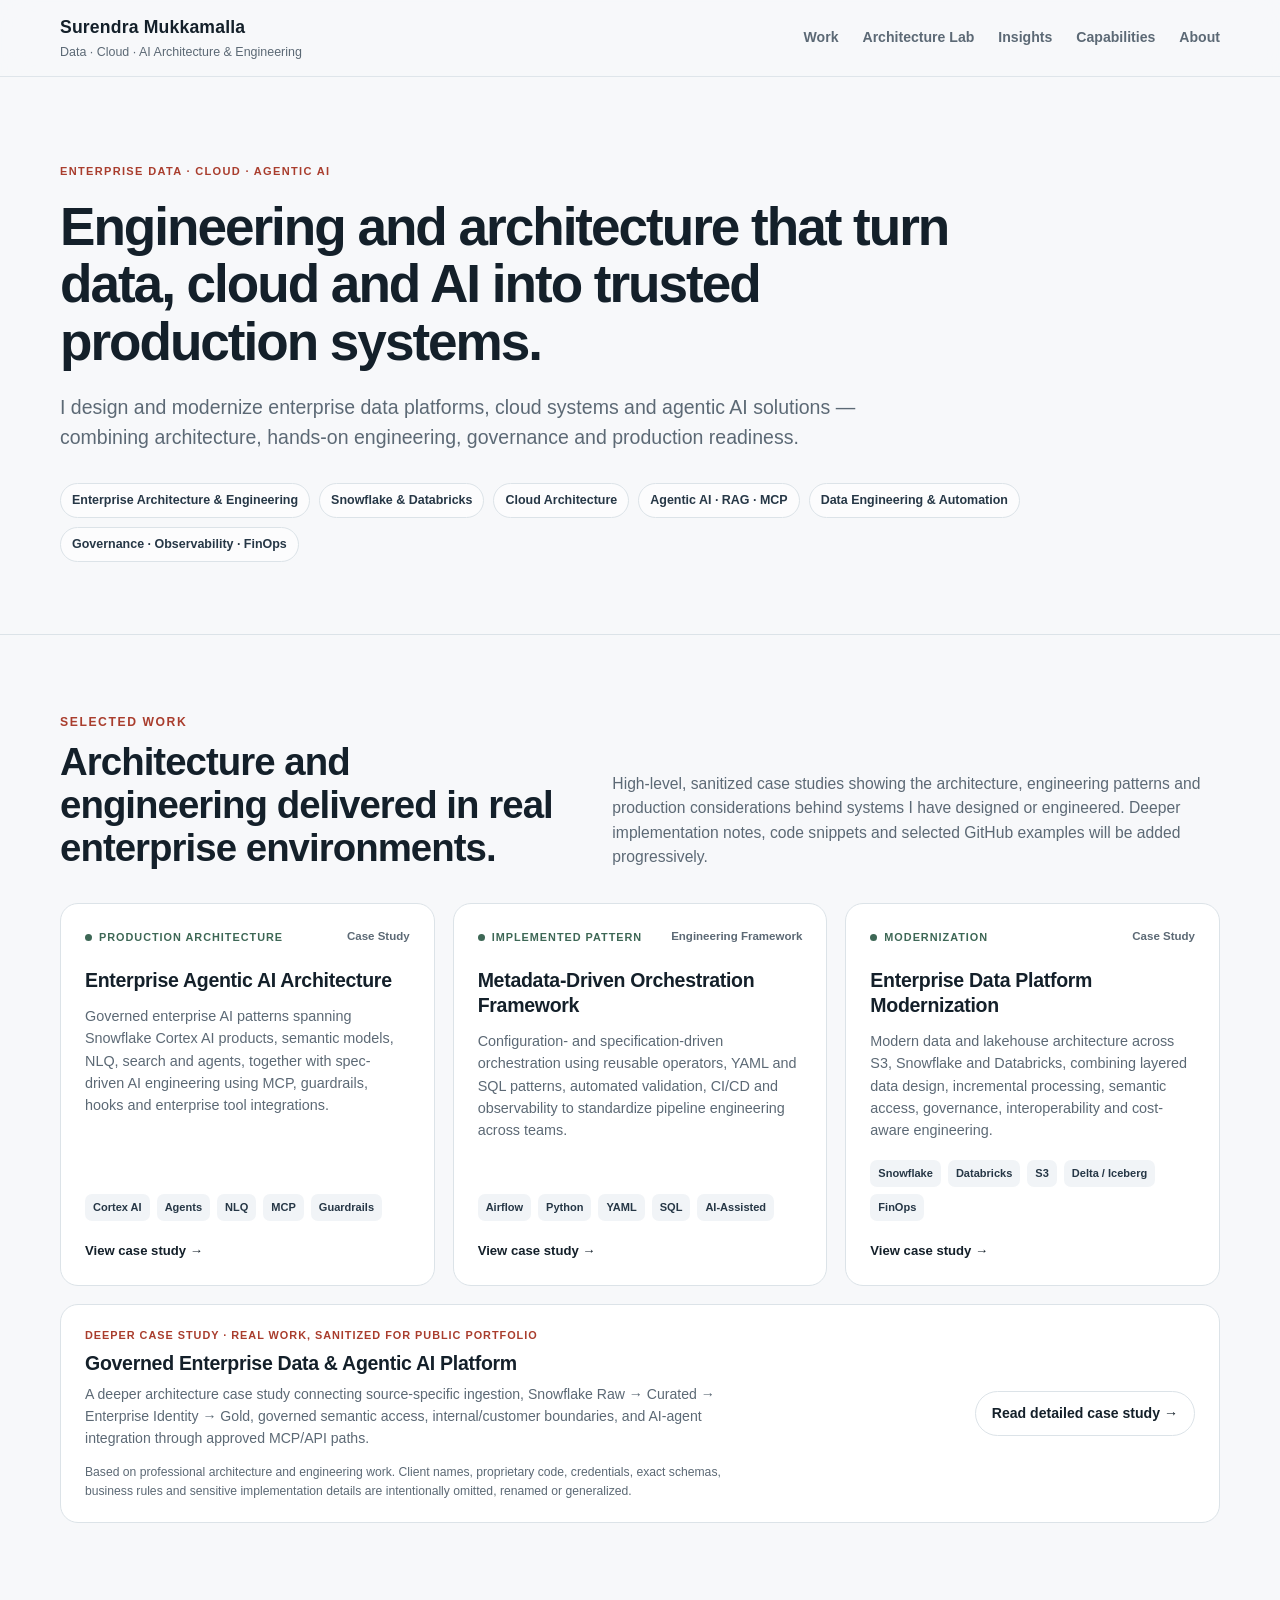
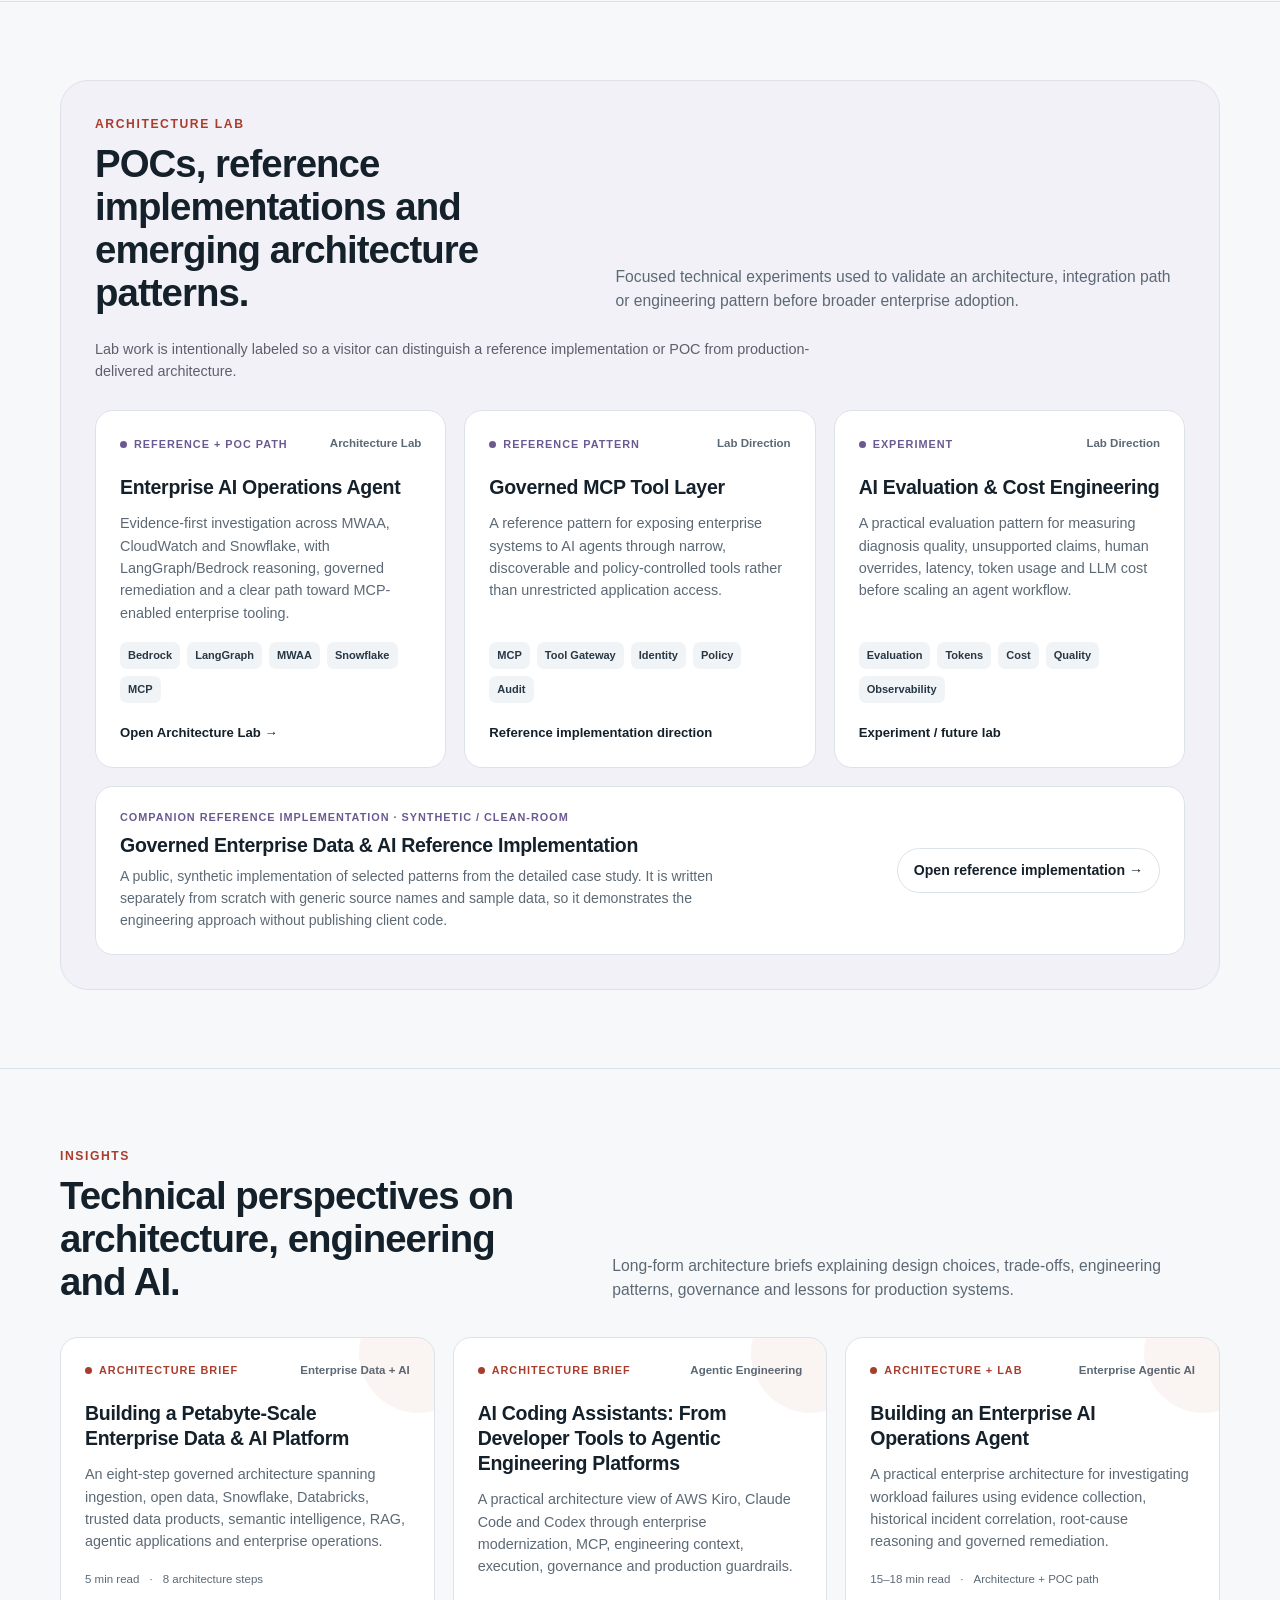
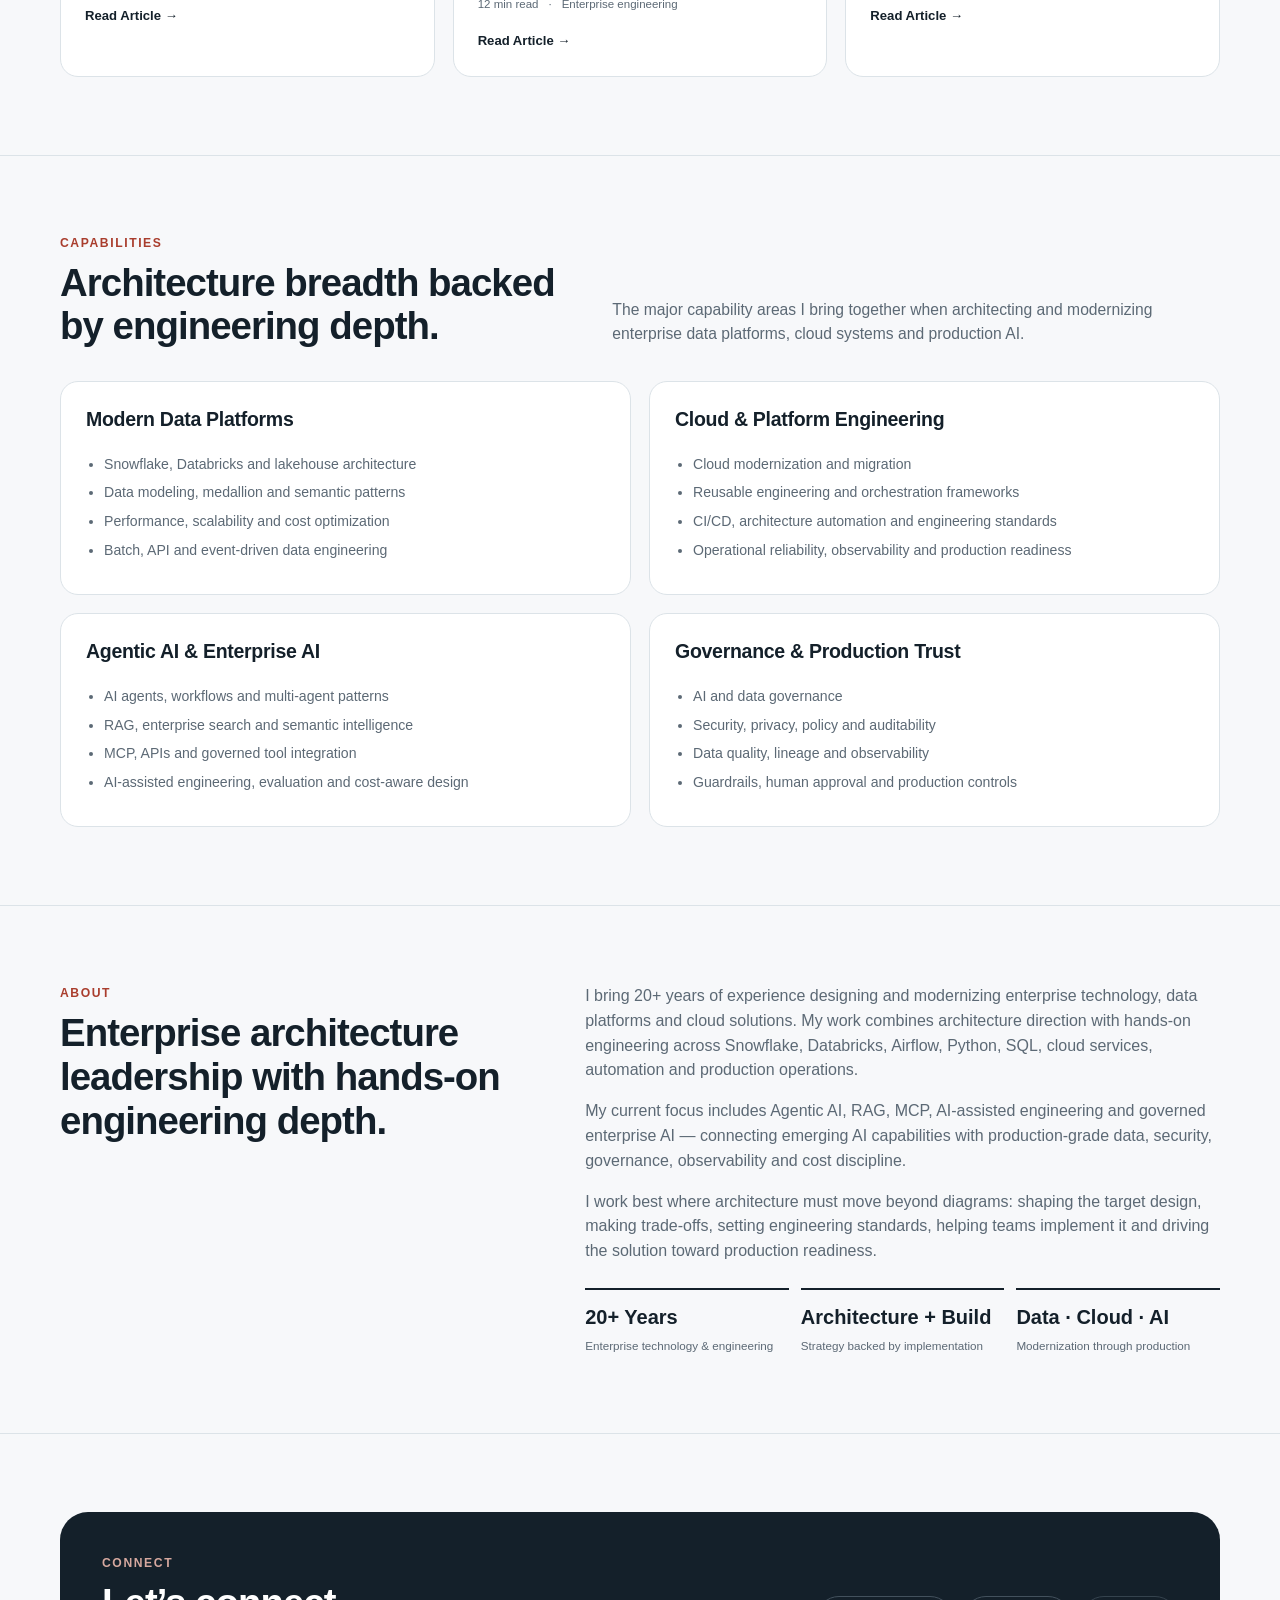
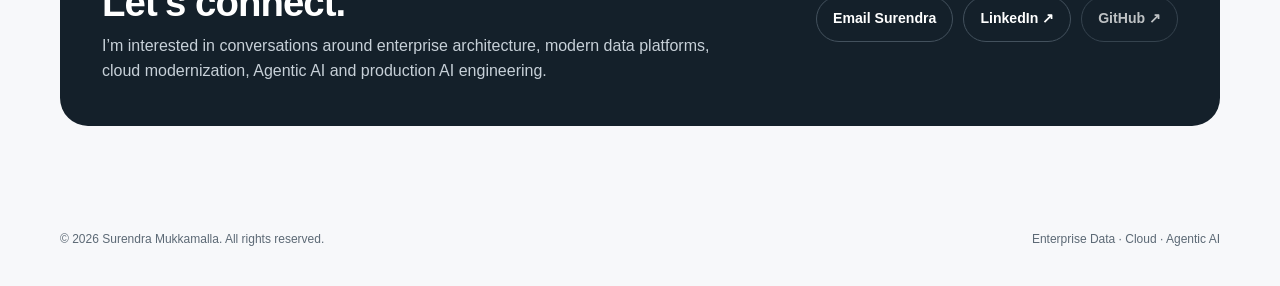
==== index.html @ c3661a4c "Add files via upload" ====
<!DOCTYPE html>
<html lang="en">
<head>
  <meta charset="utf-8" />
  <meta name="viewport" content="width=device-width, initial-scale=1" />
  <meta name="description" content="Surendra Mukkamalla — Enterprise Data, Cloud, AI Architecture & Engineering. Selected work, architecture labs, insights and capabilities across modern data platforms and Agentic AI." />
  <meta name="author" content="Surendra Mukkamalla" />
  <meta name="theme-color" content="#f7f8fa" />
  <title>Surendra Mukkamalla | Data · Cloud · Agentic AI</title>

  <style>
    :root {
      --bg: #f7f8fa;
      --surface: #ffffff;
      --surface-soft: #f1f4f7;
      --text: #14202a;
      --muted: #5c6975;
      --line: #dce3e8;
      --accent: #a93d2d;
      --accent-dark: #7f2c20;
      --ink-soft: #263746;
      --success: #3d6755;
      --lab: #6b5a91;
      --shadow: 0 14px 36px rgba(20, 32, 42, 0.07);
      --radius: 18px;
      --max: 1160px;
    }

    * { box-sizing: border-box; }
    html { scroll-behavior: smooth; }
    body {
      margin: 0;
      background: var(--bg);
      color: var(--text);
      font-family: Inter, ui-sans-serif, -apple-system, BlinkMacSystemFont, "Segoe UI", Roboto, Helvetica, Arial, sans-serif;
      line-height: 1.55;
      -webkit-font-smoothing: antialiased;
    }
    a { color: inherit; text-decoration: none; }
    img { max-width: 100%; display: block; }

    .shell { width: min(calc(100% - 40px), var(--max)); margin: 0 auto; }

    /* Header */
    .site-header {
      position: sticky;
      top: 0;
      z-index: 40;
      backdrop-filter: blur(15px);
      background: rgba(247, 248, 250, 0.9);
      border-bottom: 1px solid rgba(220, 227, 232, 0.9);
    }
    .nav {
      min-height: 76px;
      display: flex;
      align-items: center;
      justify-content: space-between;
      gap: 28px;
    }
    .brand { display: flex; flex-direction: column; gap: 2px; min-width: 250px; }
    .brand strong { font-size: 1.1rem; letter-spacing: .01em; }
    .brand span { font-size: .78rem; color: var(--muted); }
    .nav-links { display: flex; gap: 24px; align-items: center; flex-wrap: wrap; justify-content: flex-end; }
    .nav-links a { font-size: .88rem; color: var(--muted); font-weight: 650; }
    .nav-links a:hover { color: var(--accent); }

    /* Hero */
    .hero { padding: 86px 0 72px; }
    .eyebrow {
      display: block;
      font-size: .69rem;
      font-weight: 800;
      text-transform: uppercase;
      letter-spacing: .12em;
      color: var(--accent);
      margin-bottom: 18px;
    }
    h1 {
      font-size: clamp(2.15rem, 4.15vw, 3.65rem);
      line-height: 1.08;
      letter-spacing: -0.038em;
      max-width: 920px;
      margin: 0 0 22px;
      font-weight: 730;
    }
    .hero-copy {
      max-width: 830px;
      font-size: clamp(1rem, 1.7vw, 1.22rem);
      color: var(--muted);
      margin: 0 0 30px;
    }
    .hero-actions { display: flex; gap: 12px; flex-wrap: wrap; margin-bottom: 34px; }
    .btn {
      display: inline-flex; align-items: center; justify-content: center; gap: 8px;
      padding: 11px 16px; border-radius: 999px; border: 1px solid var(--line);
      background: var(--surface); font-size: .88rem; font-weight: 750;
      transition: transform .18s ease, border-color .18s ease, box-shadow .18s ease;
    }
    .btn:hover { transform: translateY(-1px); border-color: #c8d1d8; box-shadow: 0 8px 20px rgba(20,32,42,.06); }
    .btn.primary { background: var(--text); border-color: var(--text); color: white; }
    .chips { display: flex; flex-wrap: wrap; gap: 9px; }
    .chip { padding: 7px 11px; border: 1px solid var(--line); background: rgba(255,255,255,.65); border-radius: 999px; font-size: .78rem; color: var(--ink-soft); font-weight: 650; }

    /* General sections */
    section { padding: 78px 0; scroll-margin-top: 76px; }
    section + section { border-top: 1px solid var(--line); }
    .section-head { display: grid; grid-template-columns: 1fr 1.2fr; gap: 46px; align-items: end; margin-bottom: 34px; }
    .kicker { font-size: .76rem; text-transform: uppercase; letter-spacing: .13em; font-weight: 800; color: var(--accent); margin-bottom: 8px; }
    h2 { font-size: clamp(1.8rem, 3vw, 2.7rem); line-height: 1.12; letter-spacing: -.025em; margin: 0; }
    .section-head p { color: var(--muted); margin: 0; font-size: .98rem; max-width: 660px; justify-self: end; }

    .grid-3 { display: grid; grid-template-columns: repeat(3, 1fr); gap: 18px; }
    .grid-2 { display: grid; grid-template-columns: repeat(2, 1fr); gap: 18px; }

    .card {
      background: var(--surface);
      border: 1px solid var(--line);
      border-radius: var(--radius);
      padding: 24px;
      min-height: 100%;
      display: flex;
      flex-direction: column;
      box-shadow: 0 0 0 rgba(0,0,0,0);
      transition: transform .2s ease, box-shadow .2s ease, border-color .2s ease;
    }
    .card:hover { transform: translateY(-3px); box-shadow: var(--shadow); border-color: #cbd5dc; }
    .card-top { display: flex; align-items: center; justify-content: space-between; gap: 12px; margin-bottom: 22px; }
    .status {
      display: inline-flex; align-items: center; gap: 7px;
      font-size: .68rem; text-transform: uppercase; letter-spacing: .09em; font-weight: 850;
      color: var(--success);
    }
    .status::before { content: ""; width: 7px; height: 7px; border-radius: 50%; background: currentColor; }
    .status.lab { color: var(--lab); }
    .status.brief { color: var(--accent); }
    .type { font-size: .72rem; color: var(--muted); font-weight: 700; }
    h3 { font-size: 1.22rem; line-height: 1.28; margin: 0 0 12px; letter-spacing: -.015em; }
    .card p { color: var(--muted); font-size: .9rem; margin: 0 0 18px; }
    .tags { display: flex; gap: 7px; flex-wrap: wrap; margin: auto 0 20px; }
    .tag { font-size: .69rem; font-weight: 700; padding: 5px 8px; background: var(--surface-soft); border-radius: 7px; color: var(--ink-soft); }
    .card-link { font-size: .82rem; font-weight: 800; color: var(--text); display: inline-flex; gap: 6px; align-items: center; }
    .card-link:hover { color: var(--accent); }

    /* Lab */
    .lab-wrap { background: #f2f1f7; border-radius: 28px; padding: 34px; border: 1px solid #e2dfea; }
    .lab-note { margin: -10px 0 28px; color: #625d6d; font-size: .9rem; max-width: 760px; }

    /* Insights */
    .article-card { position: relative; overflow: hidden; }
    .article-card::after { content: ""; position: absolute; right: -45px; top: -45px; width: 120px; height: 120px; border-radius: 50%; background: rgba(169,61,45,.055); }
    .read-meta { display: flex; gap: 10px; flex-wrap: wrap; font-size: .72rem; color: var(--muted); margin-bottom: 18px; }

    /* Capabilities */
    .capability { padding: 25px; }
    .capability h3 { margin-bottom: 15px; }
    .capability ul { margin: 0; padding-left: 18px; color: var(--muted); font-size: .88rem; }
    .capability li { margin: 7px 0; }

    /* About */
    .about-grid { display: grid; grid-template-columns: .85fr 1.15fr; gap: 56px; align-items: start; }
    .about-title { font-size: clamp(1.8rem,3vw,2.6rem); line-height: 1.15; margin: 0; }
    .about-copy p { color: var(--muted); margin: 0 0 16px; }
    .metrics { display: grid; grid-template-columns: repeat(3,1fr); gap: 12px; margin-top: 24px; }
    .metric { border-top: 2px solid var(--text); padding-top: 12px; }
    .metric strong { display: block; font-size: 1.25rem; }
    .metric span { display: block; font-size: .73rem; color: var(--muted); margin-top: 4px; }

    /* Connect + footer */
    .connect-box {
      background: var(--text); color: white; border-radius: 28px; padding: 42px;
      display: grid; grid-template-columns: 1.25fr .75fr; gap: 30px; align-items: center;
    }
    .connect-box h2 { color: white; font-size: clamp(1.8rem,3vw,2.6rem); margin-bottom: 10px; }
    .connect-box p { color: #c7d0d8; margin: 0; max-width: 650px; }
    .connect-actions { display: flex; justify-content: flex-end; gap: 10px; flex-wrap: wrap; }
    .connect-actions .btn { background: transparent; border-color: #43515d; color: white; }
    .connect-actions .btn:hover { border-color: #7b8892; }
    footer { padding: 26px 0 38px; color: var(--muted); font-size: .75rem; }
    .footer-row { display: flex; justify-content: space-between; gap: 20px; align-items: center; flex-wrap: wrap; }

    @media (max-width: 900px) {
      .nav { align-items: flex-start; padding: 17px 0; }
      .nav-links { gap: 14px; }
      .section-head, .about-grid, .connect-box { grid-template-columns: 1fr; }
      .section-head p { justify-self: start; }
      .grid-3 { grid-template-columns: 1fr; }
      .grid-2 { grid-template-columns: 1fr; }
      .metrics { grid-template-columns: 1fr; }
      .connect-actions { justify-content: flex-start; }
    }
    @media (max-width: 680px) {
      .shell { width: min(calc(100% - 28px), var(--max)); }
      .site-header { position: static; }
      .nav { flex-direction: column; gap: 12px; }
      .brand { min-width: 0; }
      .nav-links { justify-content: flex-start; }
      .hero { padding: 54px 0 48px; }
      section { padding: 56px 0; }
      .lab-wrap { padding: 22px; border-radius: 22px; }
      .card { padding: 21px; }
      .connect-box { padding: 28px; }
    }
  
    .github-disabled { cursor: default; opacity: .72; }

    /* Added 2026-09-13: companion case-study / reference strips.
       Uses the existing site palette, typography, radius and spacing. */
    .work-companion {
      margin-top: 18px;
      background: var(--surface);
      border: 1px solid var(--line);
      border-radius: var(--radius);
      padding: 22px 24px;
      display: grid;
      grid-template-columns: 1.25fr .75fr;
      gap: 24px;
      align-items: center;
    }
    .work-companion .companion-label {
      display: block;
      margin-bottom: 7px;
      font-size: .68rem;
      text-transform: uppercase;
      letter-spacing: .09em;
      font-weight: 850;
      color: var(--accent);
    }
    .work-companion.lab-companion .companion-label { color: var(--lab); }
    .work-companion h3 { margin-bottom: 8px; }
    .work-companion p { margin: 0; color: var(--muted); font-size: .88rem; }
    .work-companion .companion-action { justify-self: end; }
    .portfolio-disclosure {
      margin-top: 14px;
      font-size: .76rem;
      line-height: 1.5;
      color: var(--muted);
    }
    @media (max-width: 900px) {
      .work-companion { grid-template-columns: 1fr; }
      .work-companion .companion-action { justify-self: start; }
    }
</style>

  <style id="site-content-protection">
    html, body, body * { -webkit-user-select:none !important; -moz-user-select:none !important; -ms-user-select:none !important; user-select:none !important; -webkit-touch-callout:none !important; }
    img, svg { -webkit-user-drag:none !important; user-drag:none !important; }
  </style>
</head>
<body oncopy="return false" oncut="return false" oncontextmenu="return false" onselectstart="return false" ondragstart="return false">
  <header class="site-header">
    <div class="shell nav">
      <a class="brand" href="#top" aria-label="Surendra Mukkamalla home">
        <strong>Surendra Mukkamalla</strong>
        <span>Data · Cloud · AI Architecture & Engineering</span>
      </a>
      <nav class="nav-links" aria-label="Primary navigation">
        <a href="#work">Work</a>
        <a href="#lab">Architecture Lab</a>
        <a href="#insights">Insights</a>
        <a href="#capabilities">Capabilities</a>
        <a href="#about">About</a>
      </nav>
    </div>
  </header>

  <main id="top">
    <section class="hero">
      <div class="shell">
        <div class="eyebrow">Enterprise Data · Cloud · Agentic AI</div>
        <h1>Engineering and architecture that turn data, cloud and AI into trusted production systems.</h1>
        <p class="hero-copy">
          I design and modernize enterprise data platforms, cloud systems and agentic AI solutions — combining architecture, hands-on engineering, governance and production readiness.
        </p>
        <div class="chips" aria-label="Core focus areas">
          <span class="chip">Enterprise Architecture & Engineering</span>
          <span class="chip">Snowflake & Databricks</span>
          <span class="chip">Cloud Architecture</span>
          <span class="chip">Agentic AI · RAG · MCP</span>
          <span class="chip">Data Engineering & Automation</span>
          <span class="chip">Governance · Observability · FinOps</span>
        </div>
      </div>
    </section>

    <section id="work">
      <div class="shell">
        <div class="section-head">
          <div>
            <div class="kicker">Selected Work</div>
            <h2>Architecture and engineering delivered in real enterprise environments.</h2>
          </div>
          <p>High-level, sanitized case studies showing the architecture, engineering patterns and production considerations behind systems I have designed or engineered. Deeper implementation notes, code snippets and selected GitHub examples will be added progressively.</p>
        </div>

        <div class="grid-3">
          <article class="card">
            <div class="card-top"><span class="status">Production Architecture</span><span class="type">Case Study</span></div>
            <h3>Enterprise Agentic AI Architecture</h3>
            <p>Governed enterprise AI patterns spanning Snowflake Cortex AI products, semantic models, NLQ, search and agents, together with spec-driven AI engineering using MCP, guardrails, hooks and enterprise tool integrations.</p>
            <div class="tags"><span class="tag">Cortex AI</span><span class="tag">Agents</span><span class="tag">NLQ</span><span class="tag">MCP</span><span class="tag">Guardrails</span></div>
            <a class="card-link" href="selected-work/enterprise-agentic-ai-architecture.html">View case study →</a>
          </article>

          <article class="card">
            <div class="card-top"><span class="status">Implemented Pattern</span><span class="type">Engineering Framework</span></div>
            <h3>Metadata-Driven Orchestration Framework</h3>
            <p>Configuration- and specification-driven orchestration using reusable operators, YAML and SQL patterns, automated validation, CI/CD and observability to standardize pipeline engineering across teams.</p>
            <div class="tags"><span class="tag">Airflow</span><span class="tag">Python</span><span class="tag">YAML</span><span class="tag">SQL</span><span class="tag">AI-Assisted</span></div>
            <a class="card-link" href="selected-work/metadata-driven-orchestration-framework.html">View case study →</a>
          </article>

          <article class="card">
            <div class="card-top"><span class="status">Modernization</span><span class="type">Case Study</span></div>
            <h3>Enterprise Data Platform Modernization</h3>
            <p>Modern data and lakehouse architecture across S3, Snowflake and Databricks, combining layered data design, incremental processing, semantic access, governance, interoperability and cost-aware engineering.</p>
            <div class="tags"><span class="tag">Snowflake</span><span class="tag">Databricks</span><span class="tag">S3</span><span class="tag">Delta / Iceberg</span><span class="tag">FinOps</span></div>
            <a class="card-link" href="selected-work/enterprise-data-platform-modernization.html">View case study →</a>
          </article>
        </div>

        <div class="work-companion" aria-label="Detailed selected work case study">
          <div>
            <span class="companion-label">Deeper Case Study · Real Work, Sanitized for Public Portfolio</span>
            <h3>Governed Enterprise Data &amp; Agentic AI Platform</h3>
            <p>A deeper architecture case study connecting source-specific ingestion, Snowflake Raw → Curated → Enterprise Identity → Gold, governed semantic access, internal/customer boundaries, and AI-agent integration through approved MCP/API paths.</p>
            <div class="portfolio-disclosure">Based on professional architecture and engineering work. Client names, proprietary code, credentials, exact schemas, business rules and sensitive implementation details are intentionally omitted, renamed or generalized.</div>
          </div>
          <div class="companion-action">
            <a class="btn" href="selected-work/governed-enterprise-data-ai-platform.html">Read detailed case study →</a>
          </div>
        </div>
      </div>
    </section>

    <section id="lab">
      <div class="shell">
        <div class="lab-wrap">
          <div class="section-head">
            <div>
              <div class="kicker">Architecture Lab</div>
              <h2>POCs, reference implementations and emerging architecture patterns.</h2>
            </div>
            <p>Focused technical experiments used to validate an architecture, integration path or engineering pattern before broader enterprise adoption.</p>
          </div>
          <p class="lab-note">Lab work is intentionally labeled so a visitor can distinguish a reference implementation or POC from production-delivered architecture.</p>

          <div class="grid-3">
            <article class="card">
              <div class="card-top"><span class="status lab">Reference + POC Path</span><span class="type">Architecture Lab</span></div>
              <h3>Enterprise AI Operations Agent</h3>
              <p>Evidence-first investigation across MWAA, CloudWatch and Snowflake, with LangGraph/Bedrock reasoning, governed remediation and a clear path toward MCP-enabled enterprise tooling.</p>
              <div class="tags"><span class="tag">Bedrock</span><span class="tag">LangGraph</span><span class="tag">MWAA</span><span class="tag">Snowflake</span><span class="tag">MCP</span></div>
              <a class="card-link" href="insights/enterprise-ai-operations-agent.html">Open Architecture Lab →</a>
            </article>

            <article class="card">
              <div class="card-top"><span class="status lab">Reference Pattern</span><span class="type">Lab Direction</span></div>
              <h3>Governed MCP Tool Layer</h3>
              <p>A reference pattern for exposing enterprise systems to AI agents through narrow, discoverable and policy-controlled tools rather than unrestricted application access.</p>
              <div class="tags"><span class="tag">MCP</span><span class="tag">Tool Gateway</span><span class="tag">Identity</span><span class="tag">Policy</span><span class="tag">Audit</span></div>
              <span class="card-link" aria-label="Reference pattern planned">Reference implementation direction</span>
            </article>

            <article class="card">
              <div class="card-top"><span class="status lab">Experiment</span><span class="type">Lab Direction</span></div>
              <h3>AI Evaluation & Cost Engineering</h3>
              <p>A practical evaluation pattern for measuring diagnosis quality, unsupported claims, human overrides, latency, token usage and LLM cost before scaling an agent workflow.</p>
              <div class="tags"><span class="tag">Evaluation</span><span class="tag">Tokens</span><span class="tag">Cost</span><span class="tag">Quality</span><span class="tag">Observability</span></div>
              <span class="card-link" aria-label="Experiment planned">Experiment / future lab</span>
            </article>
          </div>

          <div class="work-companion lab-companion" aria-label="Companion reference implementation">
            <div>
              <span class="companion-label">Companion Reference Implementation · Synthetic / Clean-Room</span>
              <h3>Governed Enterprise Data &amp; AI Reference Implementation</h3>
              <p>A public, synthetic implementation of selected patterns from the detailed case study. It is written separately from scratch with generic source names and sample data, so it demonstrates the engineering approach without publishing client code.</p>
            </div>
            <div class="companion-action">
              <a class="btn" href="architecture-lab/governed-enterprise-data-ai-reference.html">Open reference implementation →</a>
            </div>
          </div>
        </div>
      </div>
    </section>

    <section id="insights">
      <div class="shell">
        <div class="section-head">
          <div>
            <div class="kicker">Insights</div>
            <h2>Technical perspectives on architecture, engineering and AI.</h2>
          </div>
          <p>Long-form architecture briefs explaining design choices, trade-offs, engineering patterns, governance and lessons for production systems.</p>
        </div>

        <div class="grid-3">
          <article class="card article-card">
            <div class="card-top"><span class="status brief">Architecture Brief</span><span class="type">Enterprise Data + AI</span></div>
            <h3>Building a Petabyte-Scale Enterprise Data & AI Platform</h3>
            <p>An eight-step governed architecture spanning ingestion, open data, Snowflake, Databricks, trusted data products, semantic intelligence, RAG, agentic applications and enterprise operations.</p>
            <div class="read-meta"><span>5 min read</span><span>·</span><span>8 architecture steps</span></div>
            <a class="card-link" href="insights/petabyte-enterprise-data-ai-platform.html">Read Article →</a>
          </article>

          <article class="card article-card">
            <div class="card-top"><span class="status brief">Architecture Brief</span><span class="type">Agentic Engineering</span></div>
            <h3>AI Coding Assistants: From Developer Tools to Agentic Engineering Platforms</h3>
            <p>A practical architecture view of AWS Kiro, Claude Code and Codex through enterprise modernization, MCP, engineering context, execution, governance and production guardrails.</p>
            <div class="read-meta"><span>12 min read</span><span>·</span><span>Enterprise engineering</span></div>
            <a class="card-link" href="insights/ai-coding-assistants-agentic-engineering.html">Read Article →</a>
          </article>

          <article class="card article-card">
            <div class="card-top"><span class="status brief">Architecture + Lab</span><span class="type">Enterprise Agentic AI</span></div>
            <h3>Building an Enterprise AI Operations Agent</h3>
            <p>A practical enterprise architecture for investigating workload failures using evidence collection, historical incident correlation, root-cause reasoning and governed remediation.</p>
            <div class="read-meta"><span>15–18 min read</span><span>·</span><span>Architecture + POC path</span></div>
            <a class="card-link" href="insights/enterprise-ai-operations-agent.html">Read Article →</a>
          </article>
        </div>
      </div>
    </section>

    <section id="capabilities">
      <div class="shell">
        <div class="section-head">
          <div>
            <div class="kicker">Capabilities</div>
            <h2>Architecture breadth backed by engineering depth.</h2>
          </div>
          <p>The major capability areas I bring together when architecting and modernizing enterprise data platforms, cloud systems and production AI.</p>
        </div>

        <div class="grid-2">
          <article class="card capability">
            <h3>Modern Data Platforms</h3>
            <ul>
              <li>Snowflake, Databricks and lakehouse architecture</li>
              <li>Data modeling, medallion and semantic patterns</li>
              <li>Performance, scalability and cost optimization</li>
              <li>Batch, API and event-driven data engineering</li>
            </ul>
          </article>

          <article class="card capability">
            <h3>Cloud & Platform Engineering</h3>
            <ul>
              <li>Cloud modernization and migration</li>
              <li>Reusable engineering and orchestration frameworks</li>
              <li>CI/CD, architecture automation and engineering standards</li>
              <li>Operational reliability, observability and production readiness</li>
            </ul>
          </article>

          <article class="card capability">
            <h3>Agentic AI & Enterprise AI</h3>
            <ul>
              <li>AI agents, workflows and multi-agent patterns</li>
              <li>RAG, enterprise search and semantic intelligence</li>
              <li>MCP, APIs and governed tool integration</li>
              <li>AI-assisted engineering, evaluation and cost-aware design</li>
            </ul>
          </article>

          <article class="card capability">
            <h3>Governance & Production Trust</h3>
            <ul>
              <li>AI and data governance</li>
              <li>Security, privacy, policy and auditability</li>
              <li>Data quality, lineage and observability</li>
              <li>Guardrails, human approval and production controls</li>
            </ul>
          </article>
        </div>
      </div>
    </section>

    <section id="about">
      <div class="shell about-grid">
        <div>
          <div class="kicker">About</div>
          <h2 class="about-title">Enterprise architecture leadership with hands-on engineering depth.</h2>
        </div>
        <div class="about-copy">
          <p>I bring 20+ years of experience designing and modernizing enterprise technology, data platforms and cloud solutions. My work combines architecture direction with hands-on engineering across Snowflake, Databricks, Airflow, Python, SQL, cloud services, automation and production operations.</p>
          <p>My current focus includes Agentic AI, RAG, MCP, AI-assisted engineering and governed enterprise AI — connecting emerging AI capabilities with production-grade data, security, governance, observability and cost discipline.</p>
          <p>I work best where architecture must move beyond diagrams: shaping the target design, making trade-offs, setting engineering standards, helping teams implement it and driving the solution toward production readiness.</p>

          <div class="metrics">
            <div class="metric"><strong>20+ Years</strong><span>Enterprise technology & engineering</span></div>
            <div class="metric"><strong>Architecture + Build</strong><span>Strategy backed by implementation</span></div>
            <div class="metric"><strong>Data · Cloud · AI</strong><span>Modernization through production</span></div>
          </div>
        </div>
      </div>
    </section>

    <section id="connect">
      <div class="shell">
        <div class="connect-box">
          <div>
            <div class="kicker" style="color:#d6a89f">Connect</div>
            <h2>Let’s connect.</h2>
            <p>I’m interested in conversations around enterprise architecture, modern data platforms, cloud modernization, Agentic AI and production AI engineering.</p>
          </div>
          <div class="connect-actions">
            <a class="btn" href="mailto:surendra@surendramukkamalla.com">Email Surendra</a>
            <a class="btn" href="https://www.linkedin.com/in/surendra-m-2a6ab0123" target="_blank" rel="noopener">LinkedIn ↗</a>
            <a class="btn github-disabled" href="#" onclick="return false;" aria-disabled="true" title="GitHub portfolio coming soon">GitHub ↗</a>
          </div>
        </div>
      </div>
    </section>
  </main>

  <footer>
    <div class="shell footer-row">
      <span>© 2026 Surendra Mukkamalla. All rights reserved.</span>
      <span>Enterprise Data · Cloud · Agentic AI</span>
    </div>
  </footer>

  <script>
    // Keep navigation normal while discouraging casual copying of portfolio content.
    document.addEventListener('contextmenu', function (e) {
      if (!e.target.closest('a, button, input, textarea')) e.preventDefault();
    });
    document.addEventListener('copy', function (e) {
      if (!e.target.closest('input, textarea')) e.preventDefault();
    });
    document.addEventListener('keydown', function (e) {
      const key = (e.key || '').toLowerCase();
      if ((e.ctrlKey || e.metaKey) && ['c','u','s','a','p','x'].includes(key)) e.preventDefault();
    });
  </script>
</body>
</html>
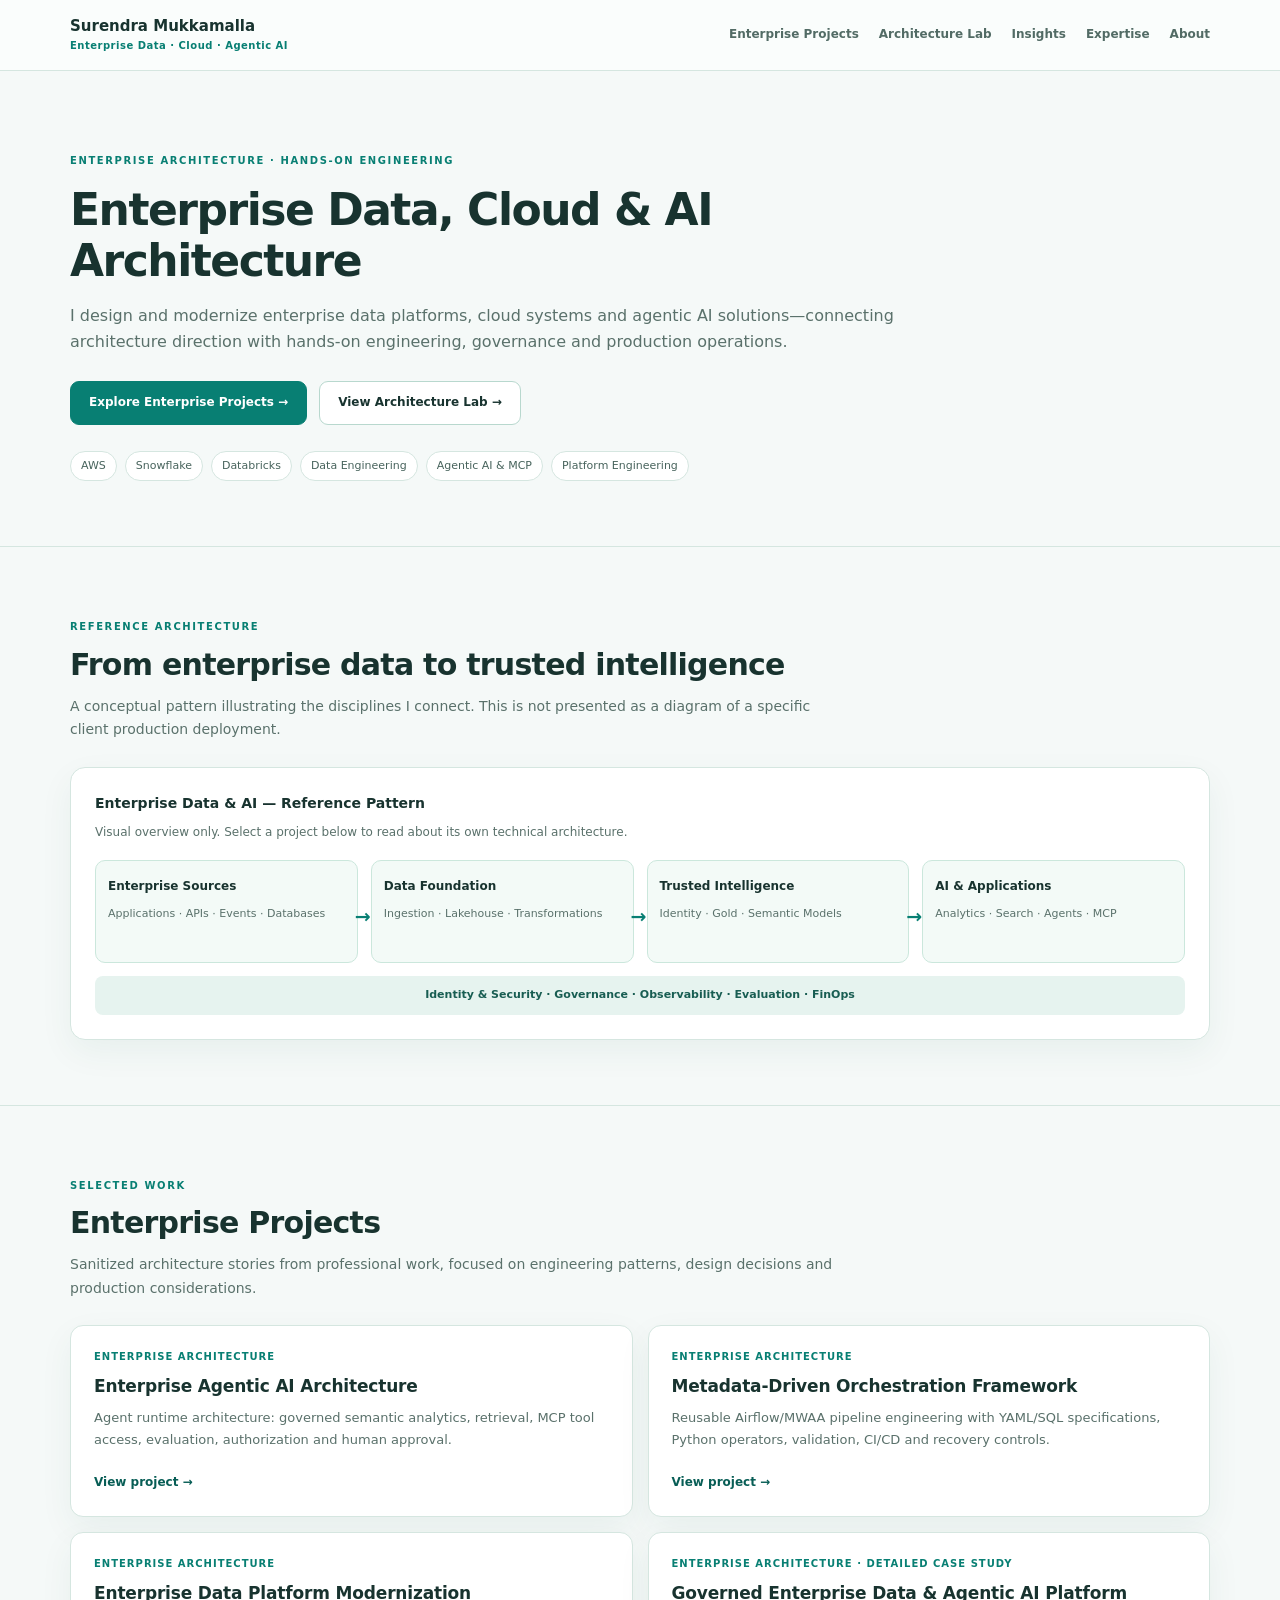
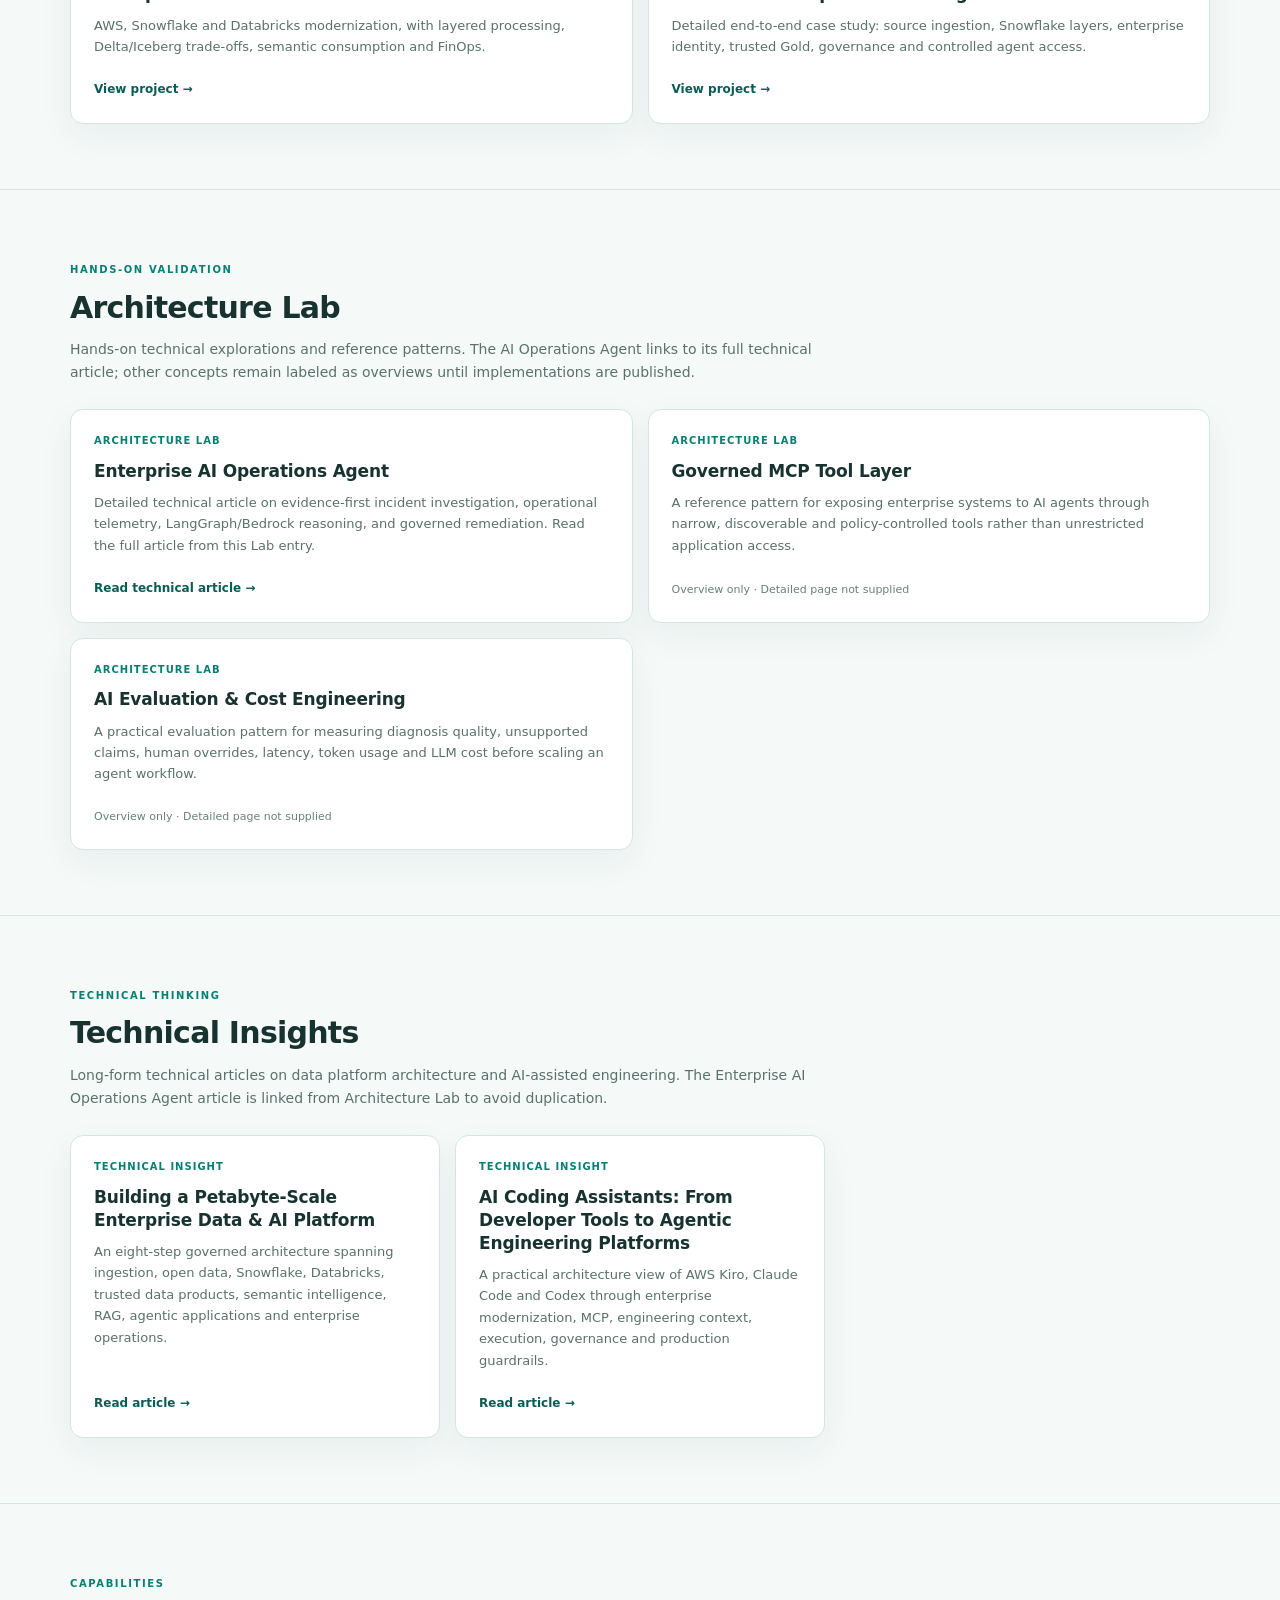
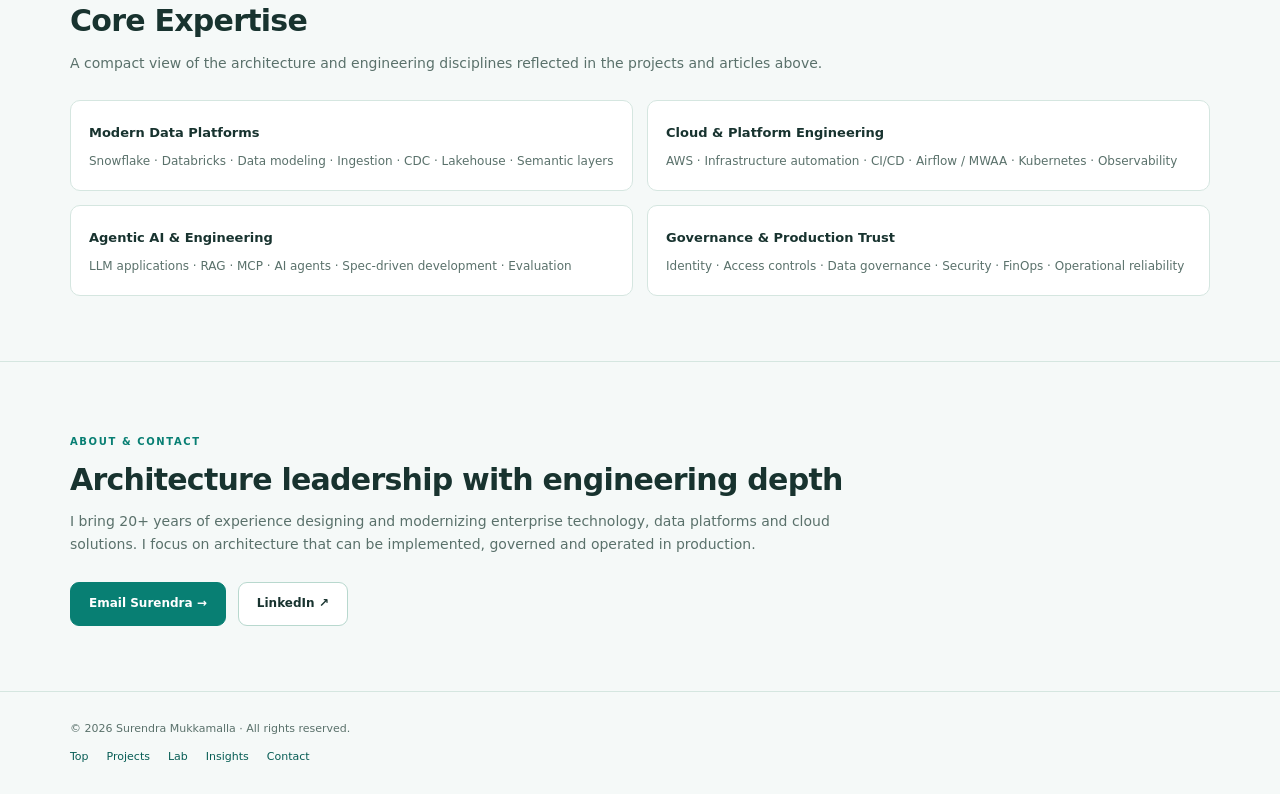
==== commit 5cd37feb: "Update website pages and shared styles from latest upload" ====
--- a/index.html
+++ b/index.html
@@ -1,538 +1,21 @@
 <!DOCTYPE html>
-<html lang="en">
-<head>
-  <meta charset="utf-8" />
-  <meta name="viewport" content="width=device-width, initial-scale=1" />
-  <meta name="description" content="Surendra Mukkamalla — Enterprise Data, Cloud, AI Architecture & Engineering. Selected work, architecture labs, insights and capabilities across modern data platforms and Agentic AI." />
-  <meta name="author" content="Surendra Mukkamalla" />
-  <meta name="theme-color" content="#f7f8fa" />
-  <title>Surendra Mukkamalla | Data · Cloud · Agentic AI</title>
 
-  <style>
-    :root {
-      --bg: #f7f8fa;
-      --surface: #ffffff;
-      --surface-soft: #f1f4f7;
-      --text: #14202a;
-      --muted: #5c6975;
-      --line: #dce3e8;
-      --accent: #a93d2d;
-      --accent-dark: #7f2c20;
-      --ink-soft: #263746;
-      --success: #3d6755;
-      --lab: #6b5a91;
-      --shadow: 0 14px 36px rgba(20, 32, 42, 0.07);
-      --radius: 18px;
-      --max: 1160px;
-    }
-
-    * { box-sizing: border-box; }
-    html { scroll-behavior: smooth; }
-    body {
-      margin: 0;
-      background: var(--bg);
-      color: var(--text);
-      font-family: Inter, ui-sans-serif, -apple-system, BlinkMacSystemFont, "Segoe UI", Roboto, Helvetica, Arial, sans-serif;
-      line-height: 1.55;
-      -webkit-font-smoothing: antialiased;
-    }
-    a { color: inherit; text-decoration: none; }
-    img { max-width: 100%; display: block; }
-
-    .shell { width: min(calc(100% - 40px), var(--max)); margin: 0 auto; }
-
-    /* Header */
-    .site-header {
-      position: sticky;
-      top: 0;
-      z-index: 40;
-      backdrop-filter: blur(15px);
-      background: rgba(247, 248, 250, 0.9);
-      border-bottom: 1px solid rgba(220, 227, 232, 0.9);
-    }
-    .nav {
-      min-height: 76px;
-      display: flex;
-      align-items: center;
-      justify-content: space-between;
-      gap: 28px;
-    }
-    .brand { display: flex; flex-direction: column; gap: 2px; min-width: 250px; }
-    .brand strong { font-size: 1.1rem; letter-spacing: .01em; }
-    .brand span { font-size: .78rem; color: var(--muted); }
-    .nav-links { display: flex; gap: 24px; align-items: center; flex-wrap: wrap; justify-content: flex-end; }
-    .nav-links a { font-size: .88rem; color: var(--muted); font-weight: 650; }
-    .nav-links a:hover { color: var(--accent); }
-
-    /* Hero */
-    .hero { padding: 86px 0 72px; }
-    .eyebrow {
-      display: block;
-      font-size: .69rem;
-      font-weight: 800;
-      text-transform: uppercase;
-      letter-spacing: .12em;
-      color: var(--accent);
-      margin-bottom: 18px;
-    }
-    h1 {
-      font-size: clamp(2.15rem, 4.15vw, 3.65rem);
-      line-height: 1.08;
-      letter-spacing: -0.038em;
-      max-width: 920px;
-      margin: 0 0 22px;
-      font-weight: 730;
-    }
-    .hero-copy {
-      max-width: 830px;
-      font-size: clamp(1rem, 1.7vw, 1.22rem);
-      color: var(--muted);
-      margin: 0 0 30px;
-    }
-    .hero-actions { display: flex; gap: 12px; flex-wrap: wrap; margin-bottom: 34px; }
-    .btn {
-      display: inline-flex; align-items: center; justify-content: center; gap: 8px;
-      padding: 11px 16px; border-radius: 999px; border: 1px solid var(--line);
-      background: var(--surface); font-size: .88rem; font-weight: 750;
-      transition: transform .18s ease, border-color .18s ease, box-shadow .18s ease;
-    }
-    .btn:hover { transform: translateY(-1px); border-color: #c8d1d8; box-shadow: 0 8px 20px rgba(20,32,42,.06); }
-    .btn.primary { background: var(--text); border-color: var(--text); color: white; }
-    .chips { display: flex; flex-wrap: wrap; gap: 9px; }
-    .chip { padding: 7px 11px; border: 1px solid var(--line); background: rgba(255,255,255,.65); border-radius: 999px; font-size: .78rem; color: var(--ink-soft); font-weight: 650; }
-
-    /* General sections */
-    section { padding: 78px 0; scroll-margin-top: 76px; }
-    section + section { border-top: 1px solid var(--line); }
-    .section-head { display: grid; grid-template-columns: 1fr 1.2fr; gap: 46px; align-items: end; margin-bottom: 34px; }
-    .kicker { font-size: .76rem; text-transform: uppercase; letter-spacing: .13em; font-weight: 800; color: var(--accent); margin-bottom: 8px; }
-    h2 { font-size: clamp(1.8rem, 3vw, 2.7rem); line-height: 1.12; letter-spacing: -.025em; margin: 0; }
-    .section-head p { color: var(--muted); margin: 0; font-size: .98rem; max-width: 660px; justify-self: end; }
-
-    .grid-3 { display: grid; grid-template-columns: repeat(3, 1fr); gap: 18px; }
-    .grid-2 { display: grid; grid-template-columns: repeat(2, 1fr); gap: 18px; }
-
-    .card {
-      background: var(--surface);
-      border: 1px solid var(--line);
-      border-radius: var(--radius);
-      padding: 24px;
-      min-height: 100%;
-      display: flex;
-      flex-direction: column;
-      box-shadow: 0 0 0 rgba(0,0,0,0);
-      transition: transform .2s ease, box-shadow .2s ease, border-color .2s ease;
-    }
-    .card:hover { transform: translateY(-3px); box-shadow: var(--shadow); border-color: #cbd5dc; }
-    .card-top { display: flex; align-items: center; justify-content: space-between; gap: 12px; margin-bottom: 22px; }
-    .status {
-      display: inline-flex; align-items: center; gap: 7px;
-      font-size: .68rem; text-transform: uppercase; letter-spacing: .09em; font-weight: 850;
-      color: var(--success);
-    }
-    .status::before { content: ""; width: 7px; height: 7px; border-radius: 50%; background: currentColor; }
-    .status.lab { color: var(--lab); }
-    .status.brief { color: var(--accent); }
-    .type { font-size: .72rem; color: var(--muted); font-weight: 700; }
-    h3 { font-size: 1.22rem; line-height: 1.28; margin: 0 0 12px; letter-spacing: -.015em; }
-    .card p { color: var(--muted); font-size: .9rem; margin: 0 0 18px; }
-    .tags { display: flex; gap: 7px; flex-wrap: wrap; margin: auto 0 20px; }
-    .tag { font-size: .69rem; font-weight: 700; padding: 5px 8px; background: var(--surface-soft); border-radius: 7px; color: var(--ink-soft); }
-    .card-link { font-size: .82rem; font-weight: 800; color: var(--text); display: inline-flex; gap: 6px; align-items: center; }
-    .card-link:hover { color: var(--accent); }
-
-    /* Lab */
-    .lab-wrap { background: #f2f1f7; border-radius: 28px; padding: 34px; border: 1px solid #e2dfea; }
-    .lab-note { margin: -10px 0 28px; color: #625d6d; font-size: .9rem; max-width: 760px; }
-
-    /* Insights */
-    .article-card { position: relative; overflow: hidden; }
-    .article-card::after { content: ""; position: absolute; right: -45px; top: -45px; width: 120px; height: 120px; border-radius: 50%; background: rgba(169,61,45,.055); }
-    .read-meta { display: flex; gap: 10px; flex-wrap: wrap; font-size: .72rem; color: var(--muted); margin-bottom: 18px; }
-
-    /* Capabilities */
-    .capability { padding: 25px; }
-    .capability h3 { margin-bottom: 15px; }
-    .capability ul { margin: 0; padding-left: 18px; color: var(--muted); font-size: .88rem; }
-    .capability li { margin: 7px 0; }
-
-    /* About */
-    .about-grid { display: grid; grid-template-columns: .85fr 1.15fr; gap: 56px; align-items: start; }
-    .about-title { font-size: clamp(1.8rem,3vw,2.6rem); line-height: 1.15; margin: 0; }
-    .about-copy p { color: var(--muted); margin: 0 0 16px; }
-    .metrics { display: grid; grid-template-columns: repeat(3,1fr); gap: 12px; margin-top: 24px; }
-    .metric { border-top: 2px solid var(--text); padding-top: 12px; }
-    .metric strong { display: block; font-size: 1.25rem; }
-    .metric span { display: block; font-size: .73rem; color: var(--muted); margin-top: 4px; }
-
-    /* Connect + footer */
-    .connect-box {
-      background: var(--text); color: white; border-radius: 28px; padding: 42px;
-      display: grid; grid-template-columns: 1.25fr .75fr; gap: 30px; align-items: center;
-    }
-    .connect-box h2 { color: white; font-size: clamp(1.8rem,3vw,2.6rem); margin-bottom: 10px; }
-    .connect-box p { color: #c7d0d8; margin: 0; max-width: 650px; }
-    .connect-actions { display: flex; justify-content: flex-end; gap: 10px; flex-wrap: wrap; }
-    .connect-actions .btn { background: transparent; border-color: #43515d; color: white; }
-    .connect-actions .btn:hover { border-color: #7b8892; }
-    footer { padding: 26px 0 38px; color: var(--muted); font-size: .75rem; }
-    .footer-row { display: flex; justify-content: space-between; gap: 20px; align-items: center; flex-wrap: wrap; }
-
-    @media (max-width: 900px) {
-      .nav { align-items: flex-start; padding: 17px 0; }
-      .nav-links { gap: 14px; }
-      .section-head, .about-grid, .connect-box { grid-template-columns: 1fr; }
-      .section-head p { justify-self: start; }
-      .grid-3 { grid-template-columns: 1fr; }
-      .grid-2 { grid-template-columns: 1fr; }
-      .metrics { grid-template-columns: 1fr; }
-      .connect-actions { justify-content: flex-start; }
-    }
-    @media (max-width: 680px) {
-      .shell { width: min(calc(100% - 28px), var(--max)); }
-      .site-header { position: static; }
-      .nav { flex-direction: column; gap: 12px; }
-      .brand { min-width: 0; }
-      .nav-links { justify-content: flex-start; }
-      .hero { padding: 54px 0 48px; }
-      section { padding: 56px 0; }
-      .lab-wrap { padding: 22px; border-radius: 22px; }
-      .card { padding: 21px; }
-      .connect-box { padding: 28px; }
-    }
-  
-    .github-disabled { cursor: default; opacity: .72; }
-
-    /* Added 2026-09-13: companion case-study / reference strips.
-       Uses the existing site palette, typography, radius and spacing. */
-    .work-companion {
-      margin-top: 18px;
-      background: var(--surface);
-      border: 1px solid var(--line);
-      border-radius: var(--radius);
-      padding: 22px 24px;
-      display: grid;
-      grid-template-columns: 1.25fr .75fr;
-      gap: 24px;
-      align-items: center;
-    }
-    .work-companion .companion-label {
-      display: block;
-      margin-bottom: 7px;
-      font-size: .68rem;
-      text-transform: uppercase;
-      letter-spacing: .09em;
-      font-weight: 850;
-      color: var(--accent);
-    }
-    .work-companion.lab-companion .companion-label { color: var(--lab); }
-    .work-companion h3 { margin-bottom: 8px; }
-    .work-companion p { margin: 0; color: var(--muted); font-size: .88rem; }
-    .work-companion .companion-action { justify-self: end; }
-    .portfolio-disclosure {
-      margin-top: 14px;
-      font-size: .76rem;
-      line-height: 1.5;
-      color: var(--muted);
-    }
-    @media (max-width: 900px) {
-      .work-companion { grid-template-columns: 1fr; }
-      .work-companion .companion-action { justify-self: start; }
-    }
-</style>
-
-  <style id="site-content-protection">
-    html, body, body * { -webkit-user-select:none !important; -moz-user-select:none !important; -ms-user-select:none !important; user-select:none !important; -webkit-touch-callout:none !important; }
-    img, svg { -webkit-user-drag:none !important; user-drag:none !important; }
-  </style>
-</head>
-<body oncopy="return false" oncut="return false" oncontextmenu="return false" onselectstart="return false" ondragstart="return false">
-  <header class="site-header">
-    <div class="shell nav">
-      <a class="brand" href="#top" aria-label="Surendra Mukkamalla home">
-        <strong>Surendra Mukkamalla</strong>
-        <span>Data · Cloud · AI Architecture & Engineering</span>
-      </a>
-      <nav class="nav-links" aria-label="Primary navigation">
-        <a href="#work">Work</a>
-        <a href="#lab">Architecture Lab</a>
-        <a href="#insights">Insights</a>
-        <a href="#capabilities">Capabilities</a>
-        <a href="#about">About</a>
-      </nav>
-    </div>
-  </header>
-
-  <main id="top">
-    <section class="hero">
-      <div class="shell">
-        <div class="eyebrow">Enterprise Data · Cloud · Agentic AI</div>
-        <h1>Engineering and architecture that turn data, cloud and AI into trusted production systems.</h1>
-        <p class="hero-copy">
-          I design and modernize enterprise data platforms, cloud systems and agentic AI solutions — combining architecture, hands-on engineering, governance and production readiness.
-        </p>
-        <div class="chips" aria-label="Core focus areas">
-          <span class="chip">Enterprise Architecture & Engineering</span>
-          <span class="chip">Snowflake & Databricks</span>
-          <span class="chip">Cloud Architecture</span>
-          <span class="chip">Agentic AI · RAG · MCP</span>
-          <span class="chip">Data Engineering & Automation</span>
-          <span class="chip">Governance · Observability · FinOps</span>
-        </div>
-      </div>
-    </section>
-
-    <section id="work">
-      <div class="shell">
-        <div class="section-head">
-          <div>
-            <div class="kicker">Selected Work</div>
-            <h2>Architecture and engineering delivered in real enterprise environments.</h2>
-          </div>
-          <p>High-level, sanitized case studies showing the architecture, engineering patterns and production considerations behind systems I have designed or engineered. Deeper implementation notes, code snippets and selected GitHub examples will be added progressively.</p>
-        </div>
-
-        <div class="grid-3">
-          <article class="card">
-            <div class="card-top"><span class="status">Production Architecture</span><span class="type">Case Study</span></div>
-            <h3>Enterprise Agentic AI Architecture</h3>
-            <p>Governed enterprise AI patterns spanning Snowflake Cortex AI products, semantic models, NLQ, search and agents, together with spec-driven AI engineering using MCP, guardrails, hooks and enterprise tool integrations.</p>
-            <div class="tags"><span class="tag">Cortex AI</span><span class="tag">Agents</span><span class="tag">NLQ</span><span class="tag">MCP</span><span class="tag">Guardrails</span></div>
-            <a class="card-link" href="selected-work/enterprise-agentic-ai-architecture.html">View case study →</a>
-          </article>
-
-          <article class="card">
-            <div class="card-top"><span class="status">Implemented Pattern</span><span class="type">Engineering Framework</span></div>
-            <h3>Metadata-Driven Orchestration Framework</h3>
-            <p>Configuration- and specification-driven orchestration using reusable operators, YAML and SQL patterns, automated validation, CI/CD and observability to standardize pipeline engineering across teams.</p>
-            <div class="tags"><span class="tag">Airflow</span><span class="tag">Python</span><span class="tag">YAML</span><span class="tag">SQL</span><span class="tag">AI-Assisted</span></div>
-            <a class="card-link" href="selected-work/metadata-driven-orchestration-framework.html">View case study →</a>
-          </article>
-
-          <article class="card">
-            <div class="card-top"><span class="status">Modernization</span><span class="type">Case Study</span></div>
-            <h3>Enterprise Data Platform Modernization</h3>
-            <p>Modern data and lakehouse architecture across S3, Snowflake and Databricks, combining layered data design, incremental processing, semantic access, governance, interoperability and cost-aware engineering.</p>
-            <div class="tags"><span class="tag">Snowflake</span><span class="tag">Databricks</span><span class="tag">S3</span><span class="tag">Delta / Iceberg</span><span class="tag">FinOps</span></div>
-            <a class="card-link" href="selected-work/enterprise-data-platform-modernization.html">View case study →</a>
-          </article>
-        </div>
-
-        <div class="work-companion" aria-label="Detailed selected work case study">
-          <div>
-            <span class="companion-label">Deeper Case Study · Real Work, Sanitized for Public Portfolio</span>
-            <h3>Governed Enterprise Data &amp; Agentic AI Platform</h3>
-            <p>A deeper architecture case study connecting source-specific ingestion, Snowflake Raw → Curated → Enterprise Identity → Gold, governed semantic access, internal/customer boundaries, and AI-agent integration through approved MCP/API paths.</p>
-            <div class="portfolio-disclosure">Based on professional architecture and engineering work. Client names, proprietary code, credentials, exact schemas, business rules and sensitive implementation details are intentionally omitted, renamed or generalized.</div>
-          </div>
-          <div class="companion-action">
-            <a class="btn" href="selected-work/governed-enterprise-data-ai-platform.html">Read detailed case study →</a>
-          </div>
-        </div>
-      </div>
-    </section>
-
-    <section id="lab">
-      <div class="shell">
-        <div class="lab-wrap">
-          <div class="section-head">
-            <div>
-              <div class="kicker">Architecture Lab</div>
-              <h2>POCs, reference implementations and emerging architecture patterns.</h2>
-            </div>
-            <p>Focused technical experiments used to validate an architecture, integration path or engineering pattern before broader enterprise adoption.</p>
-          </div>
-          <p class="lab-note">Lab work is intentionally labeled so a visitor can distinguish a reference implementation or POC from production-delivered architecture.</p>
-
-          <div class="grid-3">
-            <article class="card">
-              <div class="card-top"><span class="status lab">Reference + POC Path</span><span class="type">Architecture Lab</span></div>
-              <h3>Enterprise AI Operations Agent</h3>
-              <p>Evidence-first investigation across MWAA, CloudWatch and Snowflake, with LangGraph/Bedrock reasoning, governed remediation and a clear path toward MCP-enabled enterprise tooling.</p>
-              <div class="tags"><span class="tag">Bedrock</span><span class="tag">LangGraph</span><span class="tag">MWAA</span><span class="tag">Snowflake</span><span class="tag">MCP</span></div>
-              <a class="card-link" href="insights/enterprise-ai-operations-agent.html">Open Architecture Lab →</a>
-            </article>
-
-            <article class="card">
-              <div class="card-top"><span class="status lab">Reference Pattern</span><span class="type">Lab Direction</span></div>
-              <h3>Governed MCP Tool Layer</h3>
-              <p>A reference pattern for exposing enterprise systems to AI agents through narrow, discoverable and policy-controlled tools rather than unrestricted application access.</p>
-              <div class="tags"><span class="tag">MCP</span><span class="tag">Tool Gateway</span><span class="tag">Identity</span><span class="tag">Policy</span><span class="tag">Audit</span></div>
-              <span class="card-link" aria-label="Reference pattern planned">Reference implementation direction</span>
-            </article>
-
-            <article class="card">
-              <div class="card-top"><span class="status lab">Experiment</span><span class="type">Lab Direction</span></div>
-              <h3>AI Evaluation & Cost Engineering</h3>
-              <p>A practical evaluation pattern for measuring diagnosis quality, unsupported claims, human overrides, latency, token usage and LLM cost before scaling an agent workflow.</p>
-              <div class="tags"><span class="tag">Evaluation</span><span class="tag">Tokens</span><span class="tag">Cost</span><span class="tag">Quality</span><span class="tag">Observability</span></div>
-              <span class="card-link" aria-label="Experiment planned">Experiment / future lab</span>
-            </article>
-          </div>
-
-          <div class="work-companion lab-companion" aria-label="Companion reference implementation">
-            <div>
-              <span class="companion-label">Companion Reference Implementation · Synthetic / Clean-Room</span>
-              <h3>Governed Enterprise Data &amp; AI Reference Implementation</h3>
-              <p>A public, synthetic implementation of selected patterns from the detailed case study. It is written separately from scratch with generic source names and sample data, so it demonstrates the engineering approach without publishing client code.</p>
-            </div>
-            <div class="companion-action">
-              <a class="btn" href="architecture-lab/governed-enterprise-data-ai-reference.html">Open reference implementation →</a>
-            </div>
-          </div>
-        </div>
-      </div>
-    </section>
-
-    <section id="insights">
-      <div class="shell">
-        <div class="section-head">
-          <div>
-            <div class="kicker">Insights</div>
-            <h2>Technical perspectives on architecture, engineering and AI.</h2>
-          </div>
-          <p>Long-form architecture briefs explaining design choices, trade-offs, engineering patterns, governance and lessons for production systems.</p>
-        </div>
-
-        <div class="grid-3">
-          <article class="card article-card">
-            <div class="card-top"><span class="status brief">Architecture Brief</span><span class="type">Enterprise Data + AI</span></div>
-            <h3>Building a Petabyte-Scale Enterprise Data & AI Platform</h3>
-            <p>An eight-step governed architecture spanning ingestion, open data, Snowflake, Databricks, trusted data products, semantic intelligence, RAG, agentic applications and enterprise operations.</p>
-            <div class="read-meta"><span>5 min read</span><span>·</span><span>8 architecture steps</span></div>
-            <a class="card-link" href="insights/petabyte-enterprise-data-ai-platform.html">Read Article →</a>
-          </article>
-
-          <article class="card article-card">
-            <div class="card-top"><span class="status brief">Architecture Brief</span><span class="type">Agentic Engineering</span></div>
-            <h3>AI Coding Assistants: From Developer Tools to Agentic Engineering Platforms</h3>
-            <p>A practical architecture view of AWS Kiro, Claude Code and Codex through enterprise modernization, MCP, engineering context, execution, governance and production guardrails.</p>
-            <div class="read-meta"><span>12 min read</span><span>·</span><span>Enterprise engineering</span></div>
-            <a class="card-link" href="insights/ai-coding-assistants-agentic-engineering.html">Read Article →</a>
-          </article>
-
-          <article class="card article-card">
-            <div class="card-top"><span class="status brief">Architecture + Lab</span><span class="type">Enterprise Agentic AI</span></div>
-            <h3>Building an Enterprise AI Operations Agent</h3>
-            <p>A practical enterprise architecture for investigating workload failures using evidence collection, historical incident correlation, root-cause reasoning and governed remediation.</p>
-            <div class="read-meta"><span>15–18 min read</span><span>·</span><span>Architecture + POC path</span></div>
-            <a class="card-link" href="insights/enterprise-ai-operations-agent.html">Read Article →</a>
-          </article>
-        </div>
-      </div>
-    </section>
-
-    <section id="capabilities">
-      <div class="shell">
-        <div class="section-head">
-          <div>
-            <div class="kicker">Capabilities</div>
-            <h2>Architecture breadth backed by engineering depth.</h2>
-          </div>
-          <p>The major capability areas I bring together when architecting and modernizing enterprise data platforms, cloud systems and production AI.</p>
-        </div>
-
-        <div class="grid-2">
-          <article class="card capability">
-            <h3>Modern Data Platforms</h3>
-            <ul>
-              <li>Snowflake, Databricks and lakehouse architecture</li>
-              <li>Data modeling, medallion and semantic patterns</li>
-              <li>Performance, scalability and cost optimization</li>
-              <li>Batch, API and event-driven data engineering</li>
-            </ul>
-          </article>
-
-          <article class="card capability">
-            <h3>Cloud & Platform Engineering</h3>
-            <ul>
-              <li>Cloud modernization and migration</li>
-              <li>Reusable engineering and orchestration frameworks</li>
-              <li>CI/CD, architecture automation and engineering standards</li>
-              <li>Operational reliability, observability and production readiness</li>
-            </ul>
-          </article>
-
-          <article class="card capability">
-            <h3>Agentic AI & Enterprise AI</h3>
-            <ul>
-              <li>AI agents, workflows and multi-agent patterns</li>
-              <li>RAG, enterprise search and semantic intelligence</li>
-              <li>MCP, APIs and governed tool integration</li>
-              <li>AI-assisted engineering, evaluation and cost-aware design</li>
-            </ul>
-          </article>
-
-          <article class="card capability">
-            <h3>Governance & Production Trust</h3>
-            <ul>
-              <li>AI and data governance</li>
-              <li>Security, privacy, policy and auditability</li>
-              <li>Data quality, lineage and observability</li>
-              <li>Guardrails, human approval and production controls</li>
-            </ul>
-          </article>
-        </div>
-      </div>
-    </section>
-
-    <section id="about">
-      <div class="shell about-grid">
-        <div>
-          <div class="kicker">About</div>
-          <h2 class="about-title">Enterprise architecture leadership with hands-on engineering depth.</h2>
-        </div>
-        <div class="about-copy">
-          <p>I bring 20+ years of experience designing and modernizing enterprise technology, data platforms and cloud solutions. My work combines architecture direction with hands-on engineering across Snowflake, Databricks, Airflow, Python, SQL, cloud services, automation and production operations.</p>
-          <p>My current focus includes Agentic AI, RAG, MCP, AI-assisted engineering and governed enterprise AI — connecting emerging AI capabilities with production-grade data, security, governance, observability and cost discipline.</p>
-          <p>I work best where architecture must move beyond diagrams: shaping the target design, making trade-offs, setting engineering standards, helping teams implement it and driving the solution toward production readiness.</p>
-
-          <div class="metrics">
-            <div class="metric"><strong>20+ Years</strong><span>Enterprise technology & engineering</span></div>
-            <div class="metric"><strong>Architecture + Build</strong><span>Strategy backed by implementation</span></div>
-            <div class="metric"><strong>Data · Cloud · AI</strong><span>Modernization through production</span></div>
-          </div>
-        </div>
-      </div>
-    </section>
-
-    <section id="connect">
-      <div class="shell">
-        <div class="connect-box">
-          <div>
-            <div class="kicker" style="color:#d6a89f">Connect</div>
-            <h2>Let’s connect.</h2>
-            <p>I’m interested in conversations around enterprise architecture, modern data platforms, cloud modernization, Agentic AI and production AI engineering.</p>
-          </div>
-          <div class="connect-actions">
-            <a class="btn" href="mailto:surendra@surendramukkamalla.com">Email Surendra</a>
-            <a class="btn" href="https://www.linkedin.com/in/surendra-m-2a6ab0123" target="_blank" rel="noopener">LinkedIn ↗</a>
-            <a class="btn github-disabled" href="#" onclick="return false;" aria-disabled="true" title="GitHub portfolio coming soon">GitHub ↗</a>
-          </div>
-        </div>
-      </div>
-    </section>
-  </main>
-
-  <footer>
-    <div class="shell footer-row">
-      <span>© 2026 Surendra Mukkamalla. All rights reserved.</span>
-      <span>Enterprise Data · Cloud · Agentic AI</span>
-    </div>
-  </footer>
-
-  <script>
-    // Keep navigation normal while discouraging casual copying of portfolio content.
-    document.addEventListener('contextmenu', function (e) {
-      if (!e.target.closest('a, button, input, textarea')) e.preventDefault();
-    });
-    document.addEventListener('copy', function (e) {
-      if (!e.target.closest('input, textarea')) e.preventDefault();
-    });
-    document.addEventListener('keydown', function (e) {
-      const key = (e.key || '').toLowerCase();
-      if ((e.ctrlKey || e.metaKey) && ['c','u','s','a','p','x'].includes(key)) e.preventDefault();
-    });
-  </script>
-</body>
-</html>
+<html lang="en"><head><meta charset="utf-8"/><meta content="width=device-width,initial-scale=1" name="viewport"/><meta content="Surendra Mukkamalla — enterprise data, cloud, and agentic AI architecture and hands-on engineering." name="description"/><title>Surendra Mukkamalla | Enterprise Data, Cloud &amp; AI Architect</title><link href="assets/site.css" rel="stylesheet"/><style id="portfolio-copy-deterrent">
+body,body *:not(input):not(textarea){-webkit-user-select:none!important;user-select:none!important;-webkit-touch-callout:none!important}
+img,svg{-webkit-user-drag:none!important}
+</style><script id="portfolio-copy-deterrent-script">
+document.addEventListener('contextmenu',e=>e.preventDefault());
+document.addEventListener('copy',e=>e.preventDefault());
+document.addEventListener('cut',e=>e.preventDefault());
+document.addEventListener('dragstart',e=>e.preventDefault());
+document.addEventListener('keydown',e=>{if((e.ctrlKey||e.metaKey)&&['c','x','a','s','p','u'].includes(e.key.toLowerCase()))e.preventDefault()});
+</script></head><body id="top"><header class="topbar"><div class="container navbar"><a class="brand" href="index.html">Surendra Mukkamalla<small>Enterprise Data · Cloud · Agentic AI</small></a><nav aria-label="Main navigation" class="navlinks"><a href="#work">Enterprise Projects</a><a href="#lab">Architecture Lab</a><a href="#insights">Insights</a><a href="#capabilities">Expertise</a><a href="#about">About</a></nav></div></header>
+<main>
+<section class="hero"><div class="container"><span class="eyebrow">Enterprise architecture · Hands-on engineering</span><h1>Enterprise Data, Cloud &amp; AI Architecture</h1><p class="lede">I design and modernize enterprise data platforms, cloud systems and agentic AI solutions—connecting architecture direction with hands-on engineering, governance and production operations.</p><div class="actions"><a class="btn primary" href="#work">Explore Enterprise Projects →</a><a class="btn" href="#lab">View Architecture Lab →</a></div><div class="chips"><span class="chip">AWS</span><span class="chip">Snowflake</span><span class="chip">Databricks</span><span class="chip">Data Engineering</span><span class="chip">Agentic AI &amp; MCP</span><span class="chip">Platform Engineering</span></div></div></section>
+<section class="section" id="architecture"><div class="container"><div class="section-head"><span class="kicker">Reference architecture</span><h2>From enterprise data to trusted intelligence</h2><p>A conceptual pattern illustrating the disciplines I connect. This is not presented as a diagram of a specific client production deployment.</p></div><div class="diagram"><div class="diagram-title">Enterprise Data &amp; AI — Reference Pattern</div><p class="diagram-desc">Visual overview only. Select a project below to read about its own technical architecture.</p><div class="diagram-flow"><div class="stage"><b>Enterprise Sources</b><span>Applications · APIs · Events · Databases</span></div><div class="stage"><b>Data Foundation</b><span>Ingestion · Lakehouse · Transformations</span></div><div class="stage"><b>Trusted Intelligence</b><span>Identity · Gold · Semantic Models</span></div><div class="stage"><b>AI &amp; Applications</b><span>Analytics · Search · Agents · MCP</span></div></div><div class="crosscut">Identity &amp; Security · Governance · Observability · Evaluation · FinOps</div></div></div></section>
+<section class="section" id="work"><div class="container"><div class="section-head"><span class="kicker">Selected work</span><h2>Enterprise Projects</h2><p>Sanitized architecture stories from professional work, focused on engineering patterns, design decisions and production considerations.</p></div><div class="grid two"><article class="card"><span class="label">Enterprise architecture</span><h3>Enterprise Agentic AI Architecture</h3><p>Agent runtime architecture: governed semantic analytics, retrieval, MCP tool access, evaluation, authorization and human approval.</p><a href="selected-work/enterprise-agentic-ai-architecture.html">View project →</a></article><article class="card"><span class="label">Enterprise architecture</span><h3>Metadata-Driven Orchestration Framework</h3><p>Reusable Airflow/MWAA pipeline engineering with YAML/SQL specifications, Python operators, validation, CI/CD and recovery controls.</p><a href="selected-work/metadata-driven-orchestration-framework.html">View project →</a></article><article class="card"><span class="label">Enterprise architecture</span><h3>Enterprise Data Platform Modernization</h3><p>AWS, Snowflake and Databricks modernization, with layered processing, Delta/Iceberg trade-offs, semantic consumption and FinOps.</p><a href="selected-work/enterprise-data-platform-modernization.html">View project →</a></article><article class="card"><span class="label">Enterprise architecture · Detailed case study</span><h3>Governed Enterprise Data &amp; Agentic AI Platform</h3><p>Detailed end-to-end case study: source ingestion, Snowflake layers, enterprise identity, trusted Gold, governance and controlled agent access.</p><a href="selected-work/governed-enterprise-data-ai-platform.html">View project →</a></article></div></div></section>
+<section class="section" id="lab"><div class="container"><div class="section-head"><span class="kicker">Hands-on validation</span><h2>Architecture Lab</h2><p>Hands-on technical explorations and reference patterns. The AI Operations Agent links to its full technical article; other concepts remain labeled as overviews until implementations are published.</p></div><div class="grid two"><article class="card"><span class="label">Architecture lab</span><h3>Enterprise AI Operations Agent</h3><p>Detailed technical article on evidence-first incident investigation, operational telemetry, LangGraph/Bedrock reasoning, and governed remediation. Read the full article from this Lab entry.</p><a href="insights/enterprise-ai-operations-agent.html">Read technical article →</a></article><article class="card"><span class="label">Architecture lab</span><h3>Governed MCP Tool Layer</h3><p>A reference pattern for exposing enterprise systems to AI agents through narrow, discoverable and policy-controlled tools rather than unrestricted application access.</p><span class="not-link">Overview only · Detailed page not supplied</span></article><article class="card"><span class="label">Architecture lab</span><h3>AI Evaluation &amp; Cost Engineering</h3><p>A practical evaluation pattern for measuring diagnosis quality, unsupported claims, human overrides, latency, token usage and LLM cost before scaling an agent workflow.</p><span class="not-link">Overview only · Detailed page not supplied</span></article></div></div></section>
+<section class="section" id="insights"><div class="container"><div class="section-head"><span class="kicker">Technical thinking</span><h2>Technical Insights</h2><p>Long-form technical articles on data platform architecture and AI-assisted engineering. The Enterprise AI Operations Agent article is linked from Architecture Lab to avoid duplication.</p></div><div class="grid"><article class="card"><span class="label">Technical insight</span><h3>Building a Petabyte-Scale Enterprise Data &amp; AI Platform</h3><p>An eight-step governed architecture spanning ingestion, open data, Snowflake, Databricks, trusted data products, semantic intelligence, RAG, agentic applications and enterprise operations.</p><a href="insights/petabyte-enterprise-data-ai-platform.html">Read article →</a></article><article class="card"><span class="label">Technical insight</span><h3>AI Coding Assistants: From Developer Tools to Agentic Engineering Platforms</h3><p>A practical architecture view of AWS Kiro, Claude Code and Codex through enterprise modernization, MCP, engineering context, execution, governance and production guardrails.</p><a href="insights/ai-coding-assistants-agentic-engineering.html">Read article →</a></article></div></div></section>
+<section class="section" id="capabilities"><div class="container"><div class="section-head"><span class="kicker">Capabilities</span><h2>Core Expertise</h2><p>A compact view of the architecture and engineering disciplines reflected in the projects and articles above.</p></div><div class="expertise"><div><b>Modern Data Platforms</b><p>Snowflake · Databricks · Data modeling · Ingestion · CDC · Lakehouse · Semantic layers</p></div><div><b>Cloud &amp; Platform Engineering</b><p>AWS · Infrastructure automation · CI/CD · Airflow / MWAA · Kubernetes · Observability</p></div><div><b>Agentic AI &amp; Engineering</b><p>LLM applications · RAG · MCP · AI agents · Spec-driven development · Evaluation</p></div><div><b>Governance &amp; Production Trust</b><p>Identity · Access controls · Data governance · Security · FinOps · Operational reliability</p></div></div></div></section>
+<section class="section" id="about"><div class="container"><div class="section-head"><span class="kicker">About &amp; contact</span><h2>Architecture leadership with engineering depth</h2><p>I bring 20+ years of experience designing and modernizing enterprise technology, data platforms and cloud solutions. I focus on architecture that can be implemented, governed and operated in production.</p></div><div class="actions"><a class="btn primary" href="mailto:sumuar2004@gmail.com">Email Surendra →</a><a class="btn" href="https://www.linkedin.com/in/surendra-m-2a6ab0123" rel="noopener noreferrer" target="_blank">LinkedIn ↗</a></div></div></section>
+</main><footer><div class="container">© 2026 Surendra Mukkamalla · All rights reserved.<div class="footnav"><a href="#top">Top</a><a href="#work">Projects</a><a href="#lab">Lab</a><a href="#insights">Insights</a><a href="#about">Contact</a></div></div></footer></body></html>
--- a/assets/site.css
+++ b/assets/site.css
@@ -0,0 +1,26 @@
+
+:root{--bg:#f5f9f8;--white:#fff;--ink:#18332f;--muted:#5a716b;--teal:#087f73;--deep:#075d55;--soft:#e6f3ef;--line:#d5e6e0;--shadow:0 12px 34px rgba(15,78,67,.06)}
+*{box-sizing:border-box}html{scroll-behavior:smooth}body{margin:0;background:var(--bg);color:var(--ink);font-family:Inter,system-ui,-apple-system,BlinkMacSystemFont,"Segoe UI",sans-serif;line-height:1.65}
+a{color:inherit;text-decoration:none}.container{max-width:1140px;width:calc(100% - 44px);margin:auto}
+.topbar{position:sticky;top:0;z-index:99;background:rgba(250,253,252,.96);backdrop-filter:blur(14px);border-bottom:1px solid var(--line)}
+.navbar{min-height:70px;display:flex;align-items:center;justify-content:space-between;gap:20px}.brand{font-size:15px;font-weight:800;line-height:1.25}.brand small{display:block;font-size:10px;color:var(--teal);font-weight:650;letter-spacing:.05em;margin-top:4px}
+.navlinks{display:flex;align-items:center;flex-wrap:wrap;gap:20px}.navlinks a{font-size:12px;font-weight:700;color:#526b65}.navlinks a:hover,.navlinks a:focus{color:var(--teal)}
+.hero{padding:75px 0 65px}.eyebrow,.kicker{font-size:10px;text-transform:uppercase;letter-spacing:.16em;color:var(--teal);font-weight:850}
+h1{font-size:clamp(29px,3.6vw,44px);line-height:1.14;letter-spacing:-.034em;margin:13px 0 17px;max-width:900px}
+h2{font-size:clamp(23px,2.5vw,30px);line-height:1.25;letter-spacing:-.025em;margin:7px 0 12px}
+h3{font-size:17px;line-height:1.36;margin:0 0 9px;letter-spacing:-.01em}
+p{margin:0 0 15px}.lede{font-size:16px;color:var(--muted);max-width:825px}
+.actions{display:flex;gap:12px;flex-wrap:wrap;margin-top:26px}.btn{display:inline-flex;align-items:center;padding:11px 18px;border-radius:9px;font-size:12px;font-weight:800;border:1px solid #b8d8ce;background:white}.btn.primary{background:var(--teal);color:white;border-color:var(--teal)}.btn:hover{box-shadow:0 5px 15px #0b5b4d1c}
+.chips{display:flex;gap:8px;flex-wrap:wrap;margin-top:26px}.chip{font-size:11px;padding:5px 10px;background:white;border:1px solid var(--line);border-radius:100px;color:#47635c}
+.section{padding:65px 0;border-top:1px solid var(--line);scroll-margin-top:78px}.section-head{max-width:780px;margin-bottom:25px}.section-head p{color:var(--muted);font-size:14px}
+.grid{display:grid;grid-template-columns:repeat(3,minmax(0,1fr));gap:15px}.grid.two{grid-template-columns:repeat(2,minmax(0,1fr))}
+.card{border:1px solid var(--line);border-radius:13px;background:var(--white);padding:23px;box-shadow:var(--shadow);display:flex;flex-direction:column;min-height:188px}
+.card p{font-size:13px;color:var(--muted);flex:1}.card .label{color:var(--teal);font-size:10px;letter-spacing:.1em;text-transform:uppercase;font-weight:800;margin-bottom:10px}
+.card a{font-size:12px;color:var(--deep);font-weight:800;margin-top:8px}.card a:hover{text-decoration:underline}.card .not-link{font-size:11px;color:#698079;margin-top:8px}
+.diagram{background:#fff;border:1px solid var(--line);border-radius:15px;padding:24px;box-shadow:var(--shadow)}.diagram-title{font-size:14px;font-weight:800;margin:0 0 8px}.diagram-desc{font-size:12px;color:var(--muted);margin-bottom:18px}
+.diagram-flow{display:grid;grid-template-columns:repeat(4,1fr);gap:13px;align-items:stretch}.stage{position:relative;background:#f3faf7;border:1px solid #cbe7dc;border-radius:10px;padding:16px 12px;min-height:103px}.stage:not(:last-child):after{content:'→';position:absolute;right:-14px;top:39%;font-size:19px;font-weight:800;color:var(--teal);z-index:1}.stage b{display:block;font-size:12px}.stage span{display:block;font-size:11px;color:var(--muted);margin-top:8px}.crosscut{background:var(--soft);color:#185d52;text-align:center;padding:10px;margin-top:13px;border-radius:8px;font-size:11px;font-weight:750}
+.expertise{display:grid;grid-template-columns:repeat(2,1fr);gap:14px}.expertise>div{border:1px solid var(--line);border-radius:10px;background:#fff;padding:18px}.expertise b{font-size:13px}.expertise p{font-size:12px;color:var(--muted);margin:7px 0 0}
+footer{border-top:1px solid var(--line);padding:28px 0;color:var(--muted);font-size:11px}.footnav{display:flex;gap:18px;flex-wrap:wrap;margin-top:10px}.footnav a{color:var(--deep)}
+a:focus-visible{outline:3px solid #19a88c;outline-offset:3px}
+@media(max-width:850px){.grid{grid-template-columns:repeat(2,1fr)}.diagram-flow{grid-template-columns:repeat(2,1fr)}.stage:after{display:none}}
+@media(max-width:620px){.navbar{padding:13px 0;align-items:flex-start;flex-direction:column}.navlinks{gap:12px}.hero{padding:48px 0}.section{padding:46px 0}.grid,.grid.two,.expertise,.diagram-flow{grid-template-columns:1fr}.card{min-height:0}}
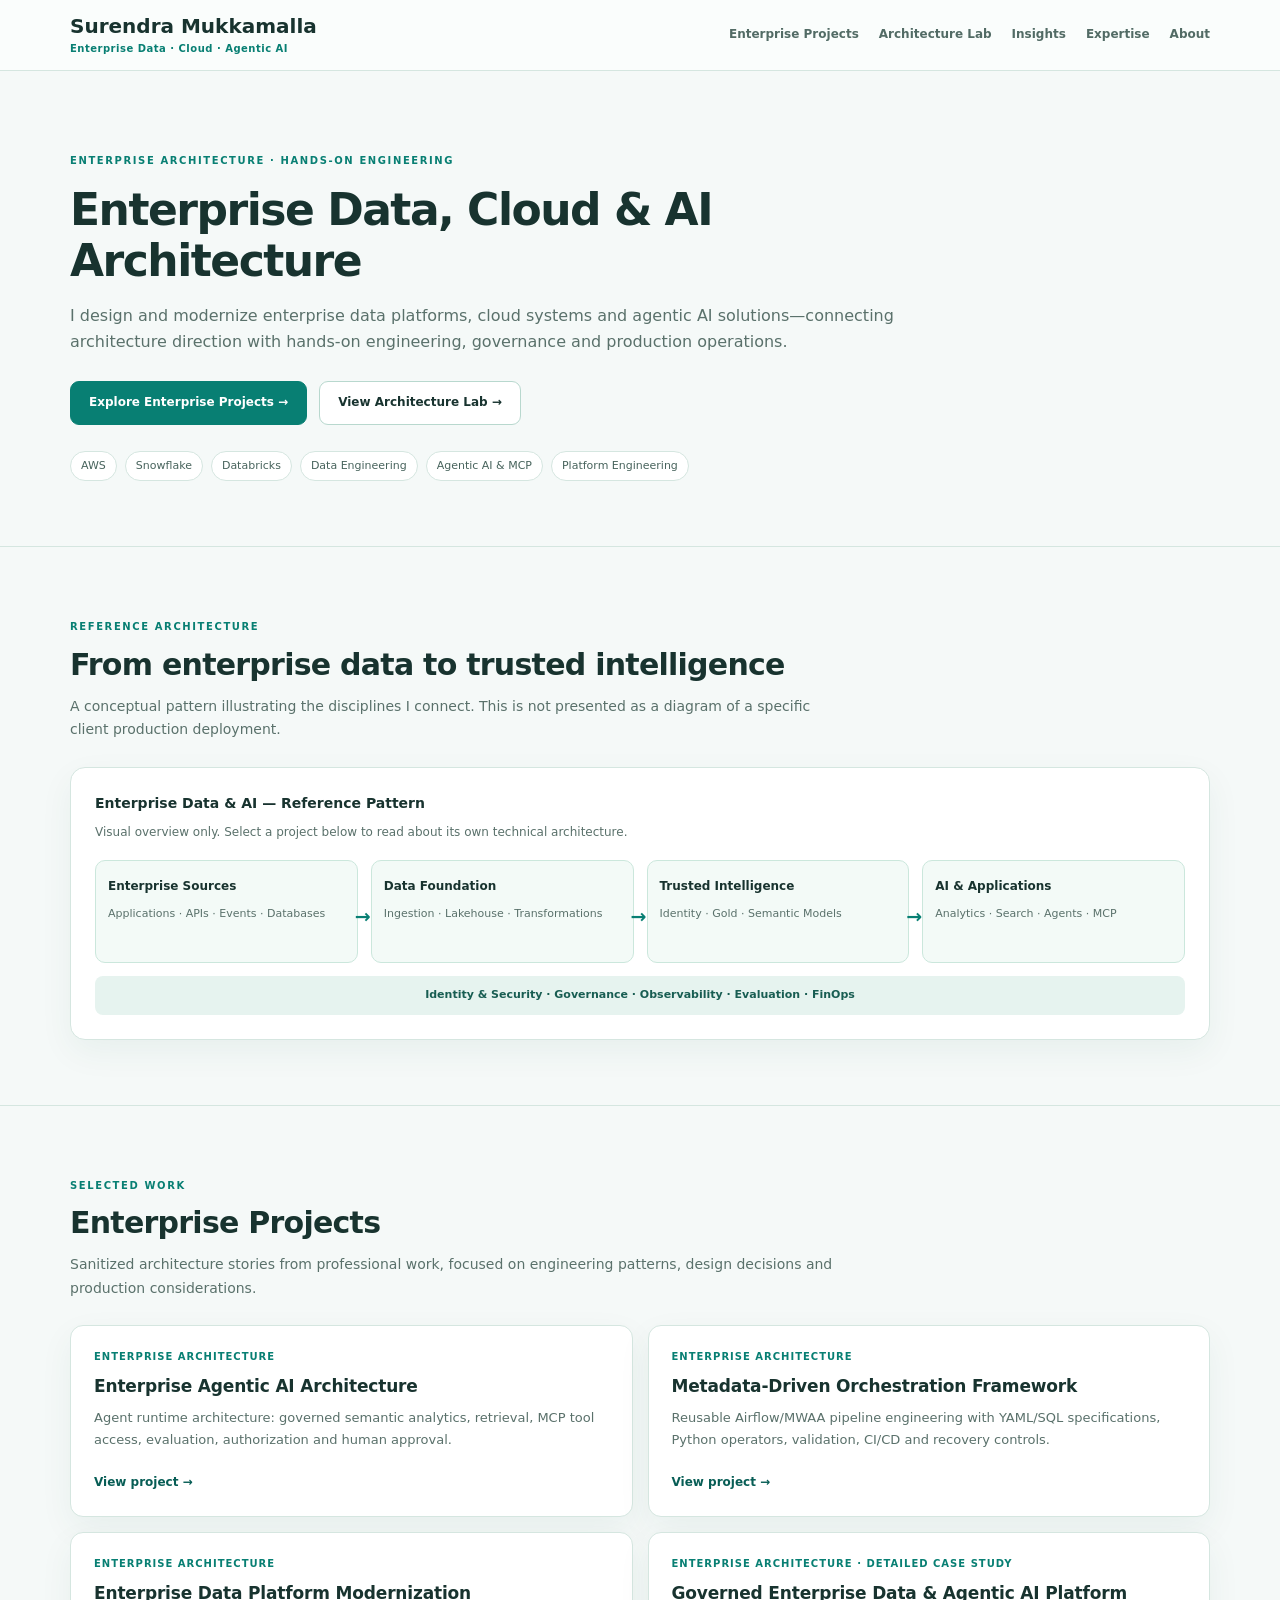
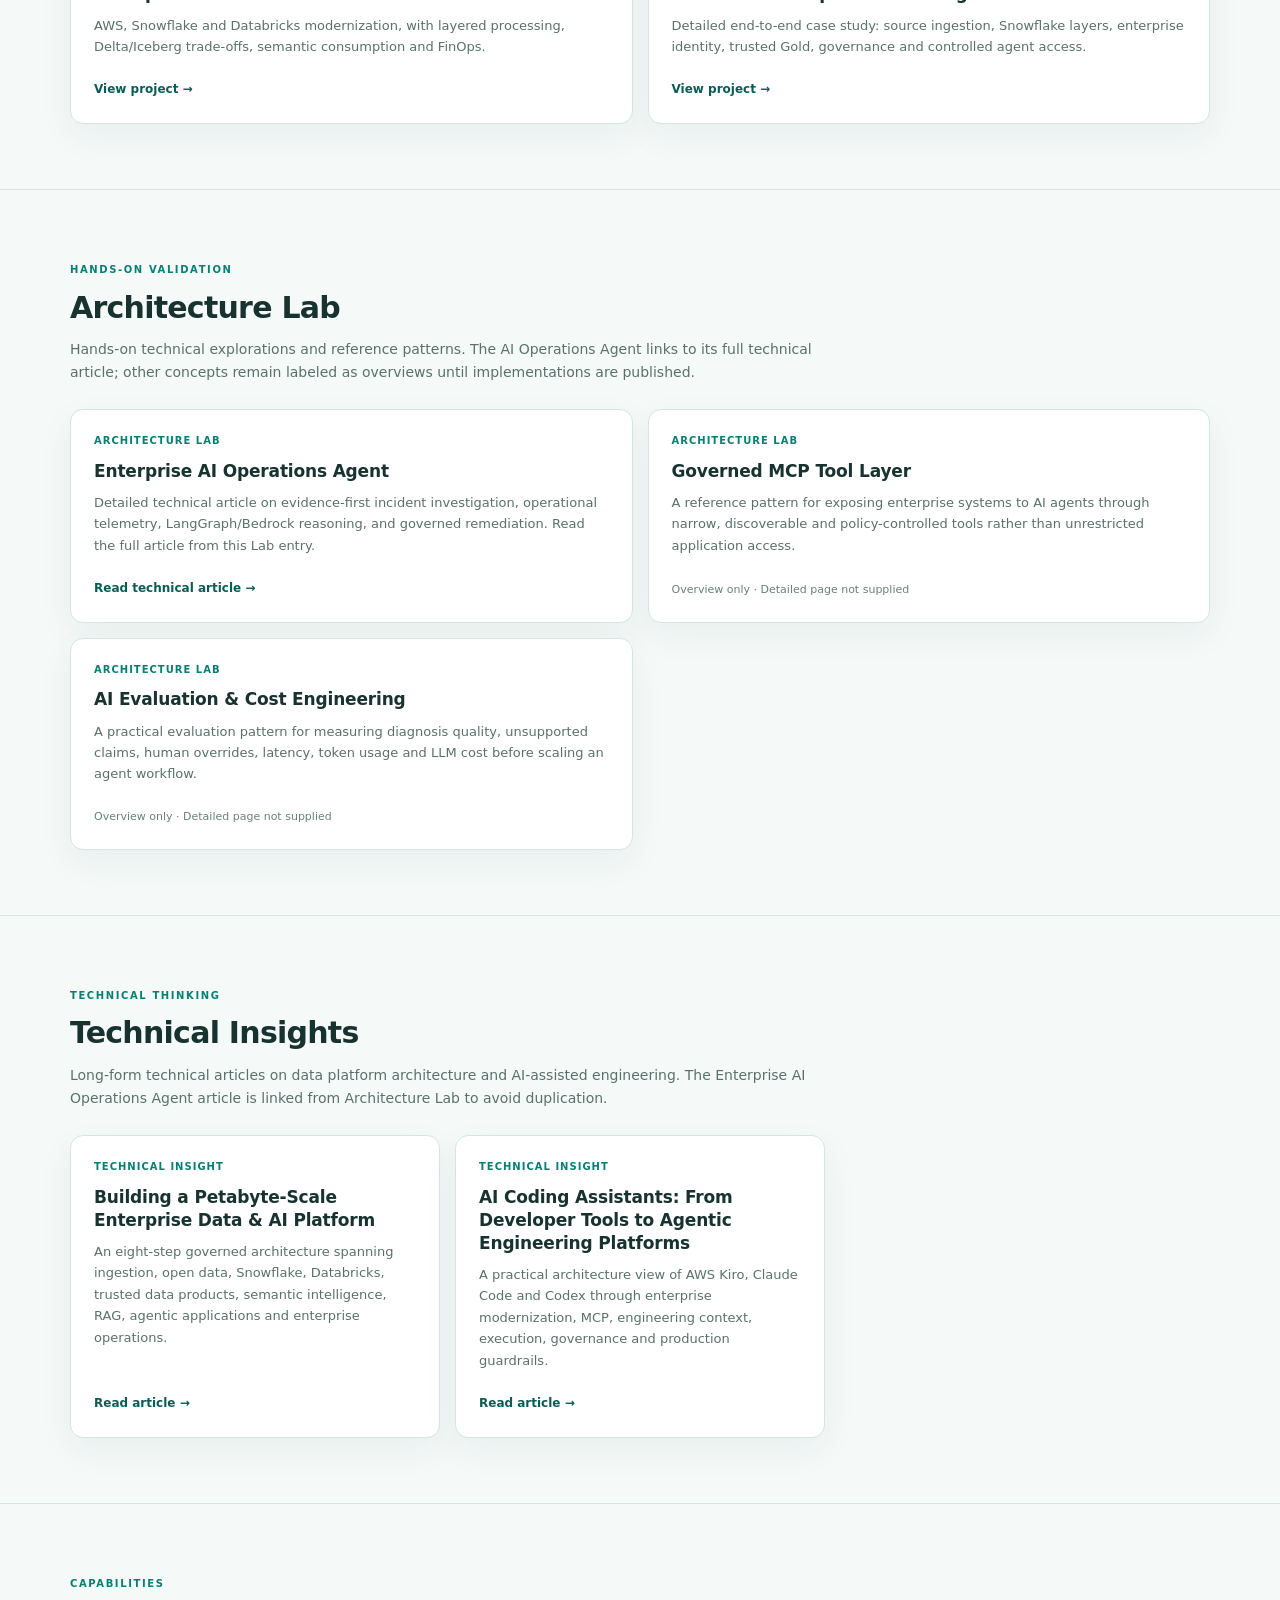
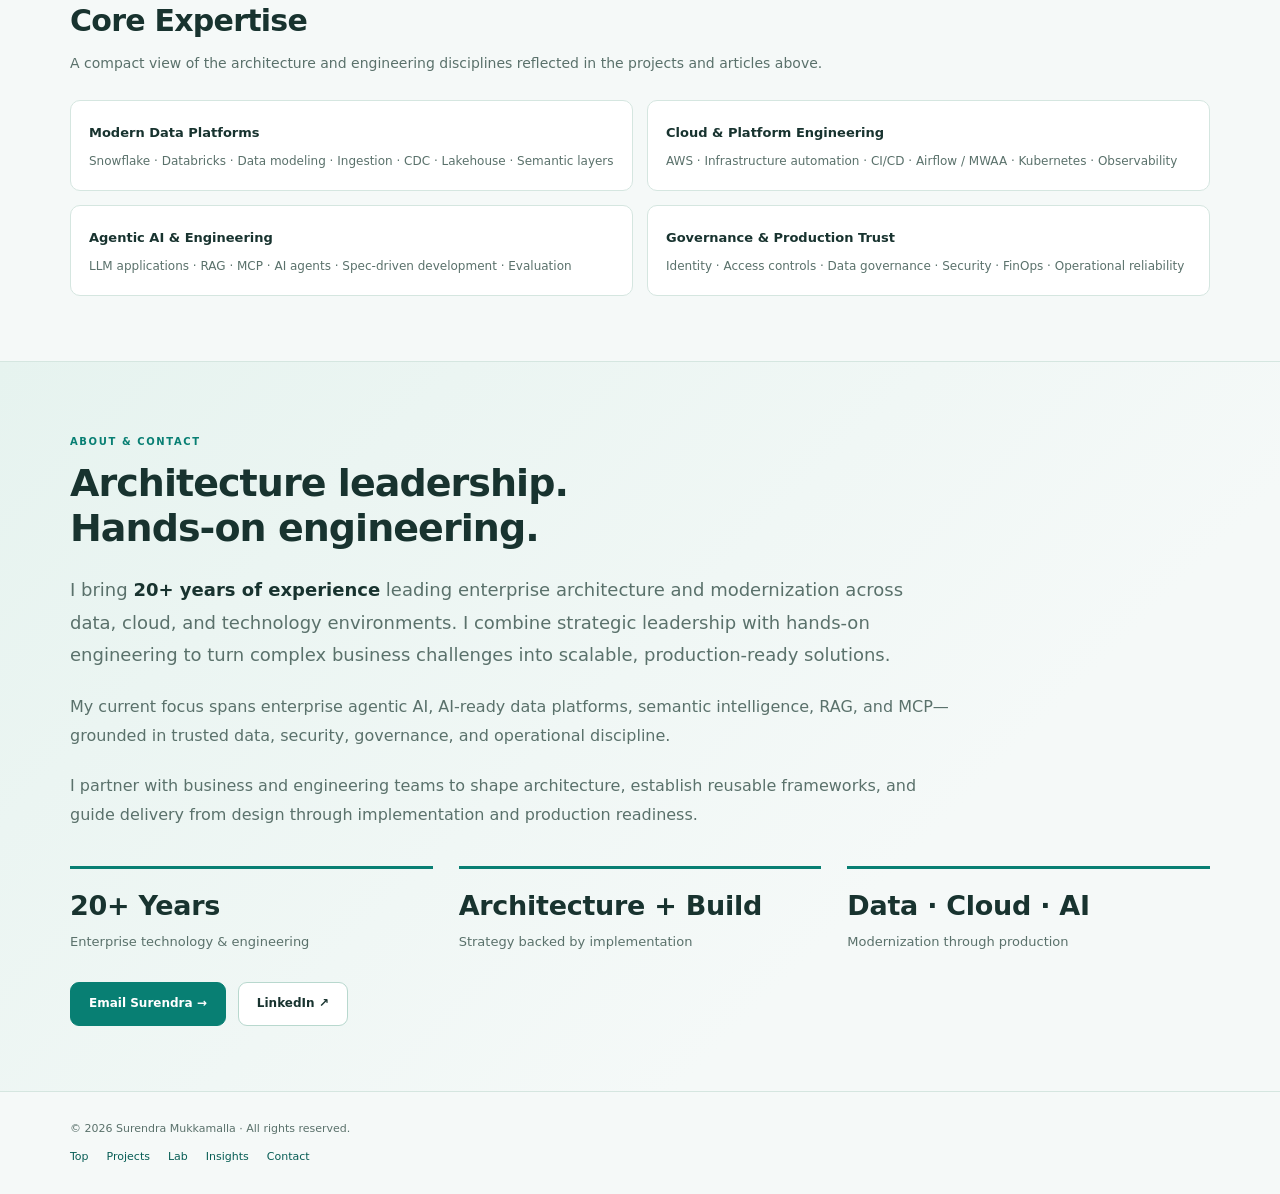
==== commit 45329ce5: "Refresh homepage About section and experience highlights" ====
--- a/index.html
+++ b/index.html
@@ -17,5 +17,23 @@
 <section class="section" id="lab"><div class="container"><div class="section-head"><span class="kicker">Hands-on validation</span><h2>Architecture Lab</h2><p>Hands-on technical explorations and reference patterns. The AI Operations Agent links to its full technical article; other concepts remain labeled as overviews until implementations are published.</p></div><div class="grid two"><article class="card"><span class="label">Architecture lab</span><h3>Enterprise AI Operations Agent</h3><p>Detailed technical article on evidence-first incident investigation, operational telemetry, LangGraph/Bedrock reasoning, and governed remediation. Read the full article from this Lab entry.</p><a href="insights/enterprise-ai-operations-agent.html">Read technical article →</a></article><article class="card"><span class="label">Architecture lab</span><h3>Governed MCP Tool Layer</h3><p>A reference pattern for exposing enterprise systems to AI agents through narrow, discoverable and policy-controlled tools rather than unrestricted application access.</p><span class="not-link">Overview only · Detailed page not supplied</span></article><article class="card"><span class="label">Architecture lab</span><h3>AI Evaluation &amp; Cost Engineering</h3><p>A practical evaluation pattern for measuring diagnosis quality, unsupported claims, human overrides, latency, token usage and LLM cost before scaling an agent workflow.</p><span class="not-link">Overview only · Detailed page not supplied</span></article></div></div></section>
 <section class="section" id="insights"><div class="container"><div class="section-head"><span class="kicker">Technical thinking</span><h2>Technical Insights</h2><p>Long-form technical articles on data platform architecture and AI-assisted engineering. The Enterprise AI Operations Agent article is linked from Architecture Lab to avoid duplication.</p></div><div class="grid"><article class="card"><span class="label">Technical insight</span><h3>Building a Petabyte-Scale Enterprise Data &amp; AI Platform</h3><p>An eight-step governed architecture spanning ingestion, open data, Snowflake, Databricks, trusted data products, semantic intelligence, RAG, agentic applications and enterprise operations.</p><a href="insights/petabyte-enterprise-data-ai-platform.html">Read article →</a></article><article class="card"><span class="label">Technical insight</span><h3>AI Coding Assistants: From Developer Tools to Agentic Engineering Platforms</h3><p>A practical architecture view of AWS Kiro, Claude Code and Codex through enterprise modernization, MCP, engineering context, execution, governance and production guardrails.</p><a href="insights/ai-coding-assistants-agentic-engineering.html">Read article →</a></article></div></div></section>
 <section class="section" id="capabilities"><div class="container"><div class="section-head"><span class="kicker">Capabilities</span><h2>Core Expertise</h2><p>A compact view of the architecture and engineering disciplines reflected in the projects and articles above.</p></div><div class="expertise"><div><b>Modern Data Platforms</b><p>Snowflake · Databricks · Data modeling · Ingestion · CDC · Lakehouse · Semantic layers</p></div><div><b>Cloud &amp; Platform Engineering</b><p>AWS · Infrastructure automation · CI/CD · Airflow / MWAA · Kubernetes · Observability</p></div><div><b>Agentic AI &amp; Engineering</b><p>LLM applications · RAG · MCP · AI agents · Spec-driven development · Evaluation</p></div><div><b>Governance &amp; Production Trust</b><p>Identity · Access controls · Data governance · Security · FinOps · Operational reliability</p></div></div></div></section>
-<section class="section" id="about"><div class="container"><div class="section-head"><span class="kicker">About &amp; contact</span><h2>Architecture leadership with engineering depth</h2><p>I bring 20+ years of experience designing and modernizing enterprise technology, data platforms and cloud solutions. I focus on architecture that can be implemented, governed and operated in production.</p></div><div class="actions"><a class="btn primary" href="mailto:sumuar2004@gmail.com">Email Surendra →</a><a class="btn" href="https://www.linkedin.com/in/surendra-m-2a6ab0123" rel="noopener noreferrer" target="_blank">LinkedIn ↗</a></div></div></section>
+<section class="section about-section" id="about">
+  <div class="container">
+    <div class="section-head">
+      <span class="kicker">About &amp; contact</span>
+      <h2>Architecture leadership.<br/>Hands-on engineering.</h2>
+    </div>
+    <div class="about-copy">
+      <p class="about-intro">I bring <strong>20+ years of experience</strong> leading enterprise architecture and modernization across data, cloud, and technology environments. I combine strategic leadership with hands-on engineering to turn complex business challenges into scalable, production-ready solutions.</p>
+      <p>My current focus spans enterprise agentic AI, AI-ready data platforms, semantic intelligence, RAG, and MCP—grounded in trusted data, security, governance, and operational discipline.</p>
+      <p>I partner with business and engineering teams to shape architecture, establish reusable frameworks, and guide delivery from design through implementation and production readiness.</p>
+    </div>
+    <div class="about-highlights" aria-label="Experience and approach">
+      <div><h3>20+ Years</h3><p>Enterprise technology &amp; engineering</p></div>
+      <div><h3>Architecture + Build</h3><p>Strategy backed by implementation</p></div>
+      <div><h3>Data · Cloud · AI</h3><p>Modernization through production</p></div>
+    </div>
+    <div class="actions"><a class="btn primary" href="mailto:sumuar2004@gmail.com">Email Surendra →</a><a class="btn" href="https://www.linkedin.com/in/surendra-m-2a6ab0123" rel="noopener noreferrer" target="_blank">LinkedIn ↗</a></div>
+  </div>
+</section>
 </main><footer><div class="container">© 2026 Surendra Mukkamalla · All rights reserved.<div class="footnav"><a href="#top">Top</a><a href="#work">Projects</a><a href="#lab">Lab</a><a href="#insights">Insights</a><a href="#about">Contact</a></div></div></footer></body></html>
--- a/assets/site.css
+++ b/assets/site.css
@@ -3,7 +3,7 @@
 *{box-sizing:border-box}html{scroll-behavior:smooth}body{margin:0;background:var(--bg);color:var(--ink);font-family:Inter,system-ui,-apple-system,BlinkMacSystemFont,"Segoe UI",sans-serif;line-height:1.65}
 a{color:inherit;text-decoration:none}.container{max-width:1140px;width:calc(100% - 44px);margin:auto}
 .topbar{position:sticky;top:0;z-index:99;background:rgba(250,253,252,.96);backdrop-filter:blur(14px);border-bottom:1px solid var(--line)}
-.navbar{min-height:70px;display:flex;align-items:center;justify-content:space-between;gap:20px}.brand{font-size:15px;font-weight:800;line-height:1.25}.brand small{display:block;font-size:10px;color:var(--teal);font-weight:650;letter-spacing:.05em;margin-top:4px}
+.navbar{min-height:70px;display:flex;align-items:center;justify-content:space-between;gap:20px}.brand{font-size:20px;font-weight:800;line-height:1.25}.brand small{display:block;font-size:10px;color:var(--teal);font-weight:650;letter-spacing:.05em;margin-top:4px}
 .navlinks{display:flex;align-items:center;flex-wrap:wrap;gap:20px}.navlinks a{font-size:12px;font-weight:700;color:#526b65}.navlinks a:hover,.navlinks a:focus{color:var(--teal)}
 .hero{padding:75px 0 65px}.eyebrow,.kicker{font-size:10px;text-transform:uppercase;letter-spacing:.16em;color:var(--teal);font-weight:850}
 h1{font-size:clamp(29px,3.6vw,44px);line-height:1.14;letter-spacing:-.034em;margin:13px 0 17px;max-width:900px}
@@ -24,3 +24,16 @@
 a:focus-visible{outline:3px solid #19a88c;outline-offset:3px}
 @media(max-width:850px){.grid{grid-template-columns:repeat(2,1fr)}.diagram-flow{grid-template-columns:repeat(2,1fr)}.stage:after{display:none}}
 @media(max-width:620px){.navbar{padding:13px 0;align-items:flex-start;flex-direction:column}.navlinks{gap:12px}.hero{padding:48px 0}.section{padding:46px 0}.grid,.grid.two,.expertise,.diagram-flow{grid-template-columns:1fr}.card{min-height:0}}
+
+.about-section{background:linear-gradient(135deg,var(--soft),var(--bg) 70%)}
+.about-section .section-head{margin-bottom:24px}
+.about-section h2{font-size:clamp(28px,3.2vw,38px);line-height:1.18}
+.about-copy{max-width:880px;color:var(--muted);font-size:16px;line-height:1.85}
+.about-copy p{margin-bottom:20px}
+.about-copy .about-intro{font-size:18px;line-height:1.8}
+.about-copy strong{color:var(--ink);font-weight:750}
+.about-highlights{display:grid;grid-template-columns:repeat(3,minmax(0,1fr));gap:26px;margin:36px 0 30px}
+.about-highlights>div{border-top:3px solid var(--teal);padding-top:19px}
+.about-highlights h3{font-size:clamp(20px,2.3vw,27px);margin-bottom:8px;line-height:1.3}
+.about-highlights p{color:var(--muted);font-size:13px;margin:0}
+@media(max-width:620px){.about-highlights{grid-template-columns:1fr;gap:24px}.about-copy .about-intro{font-size:17px}.about-copy{font-size:15px}}
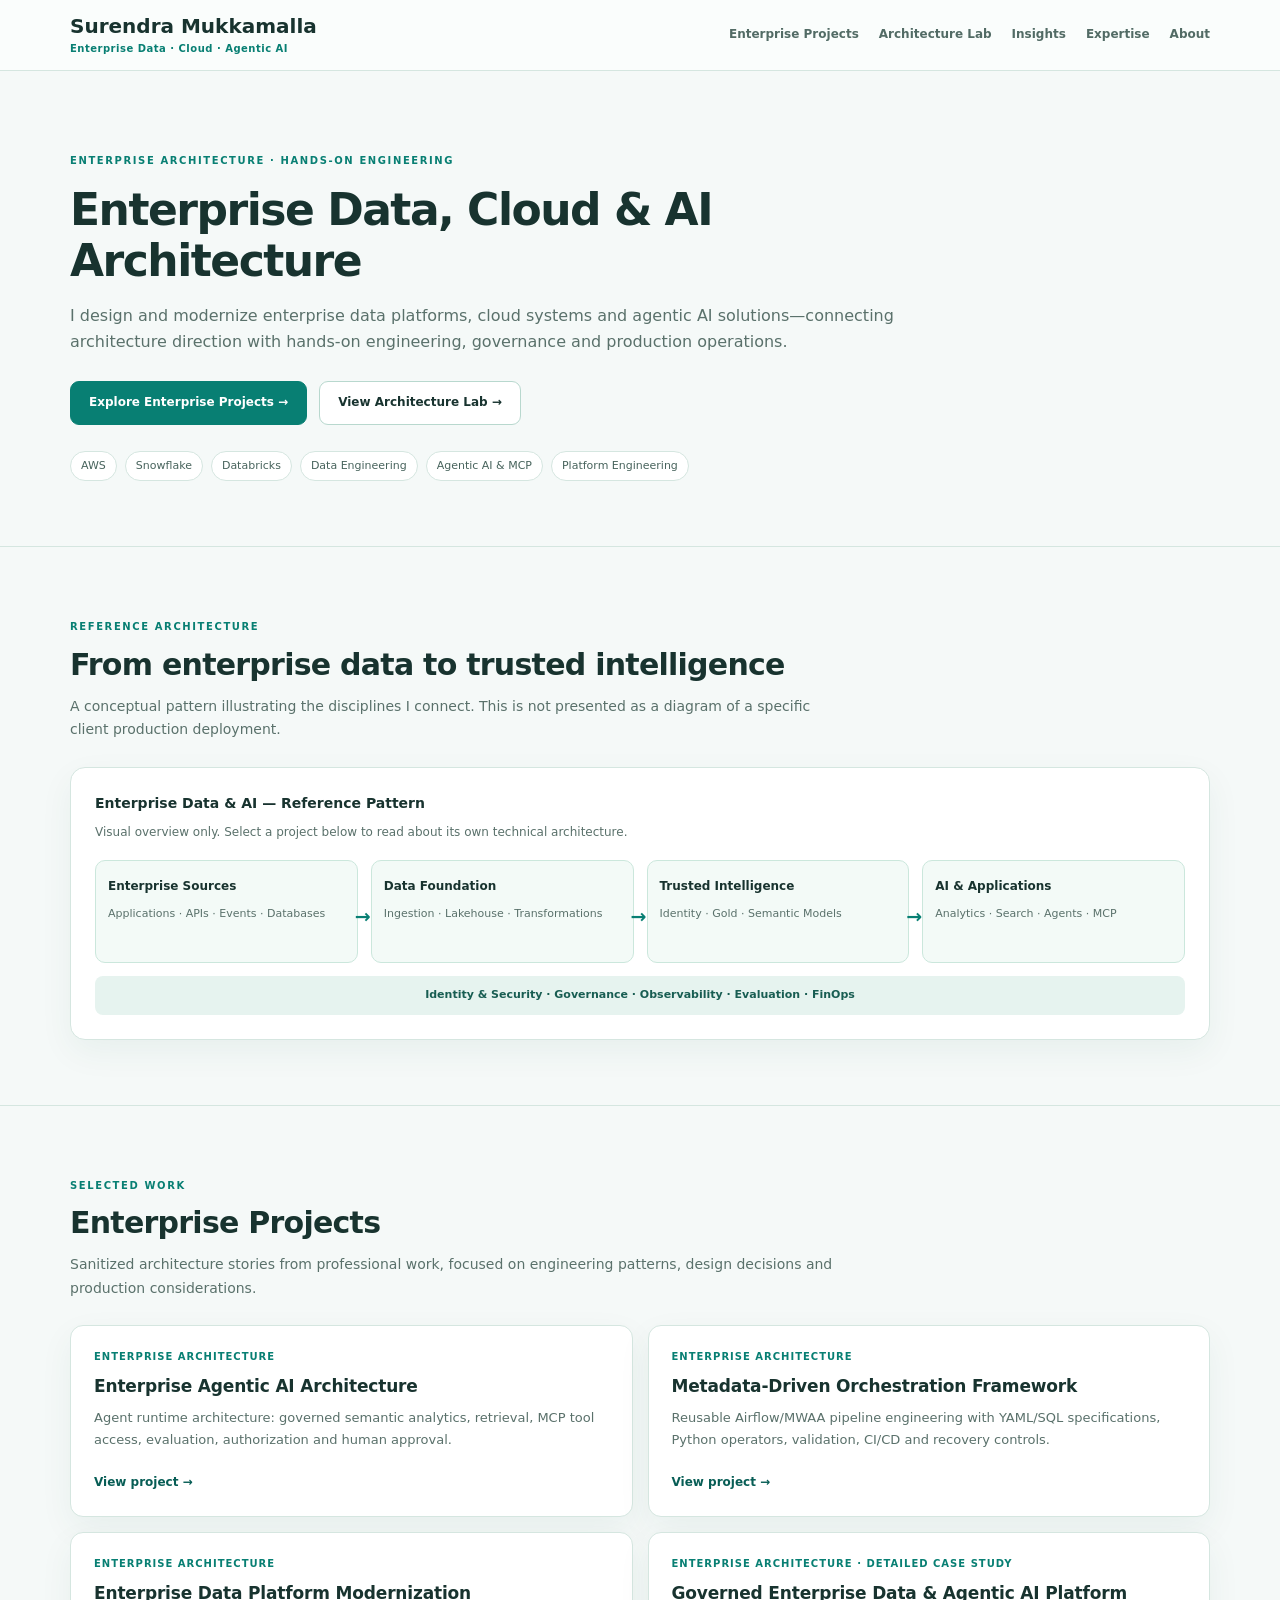
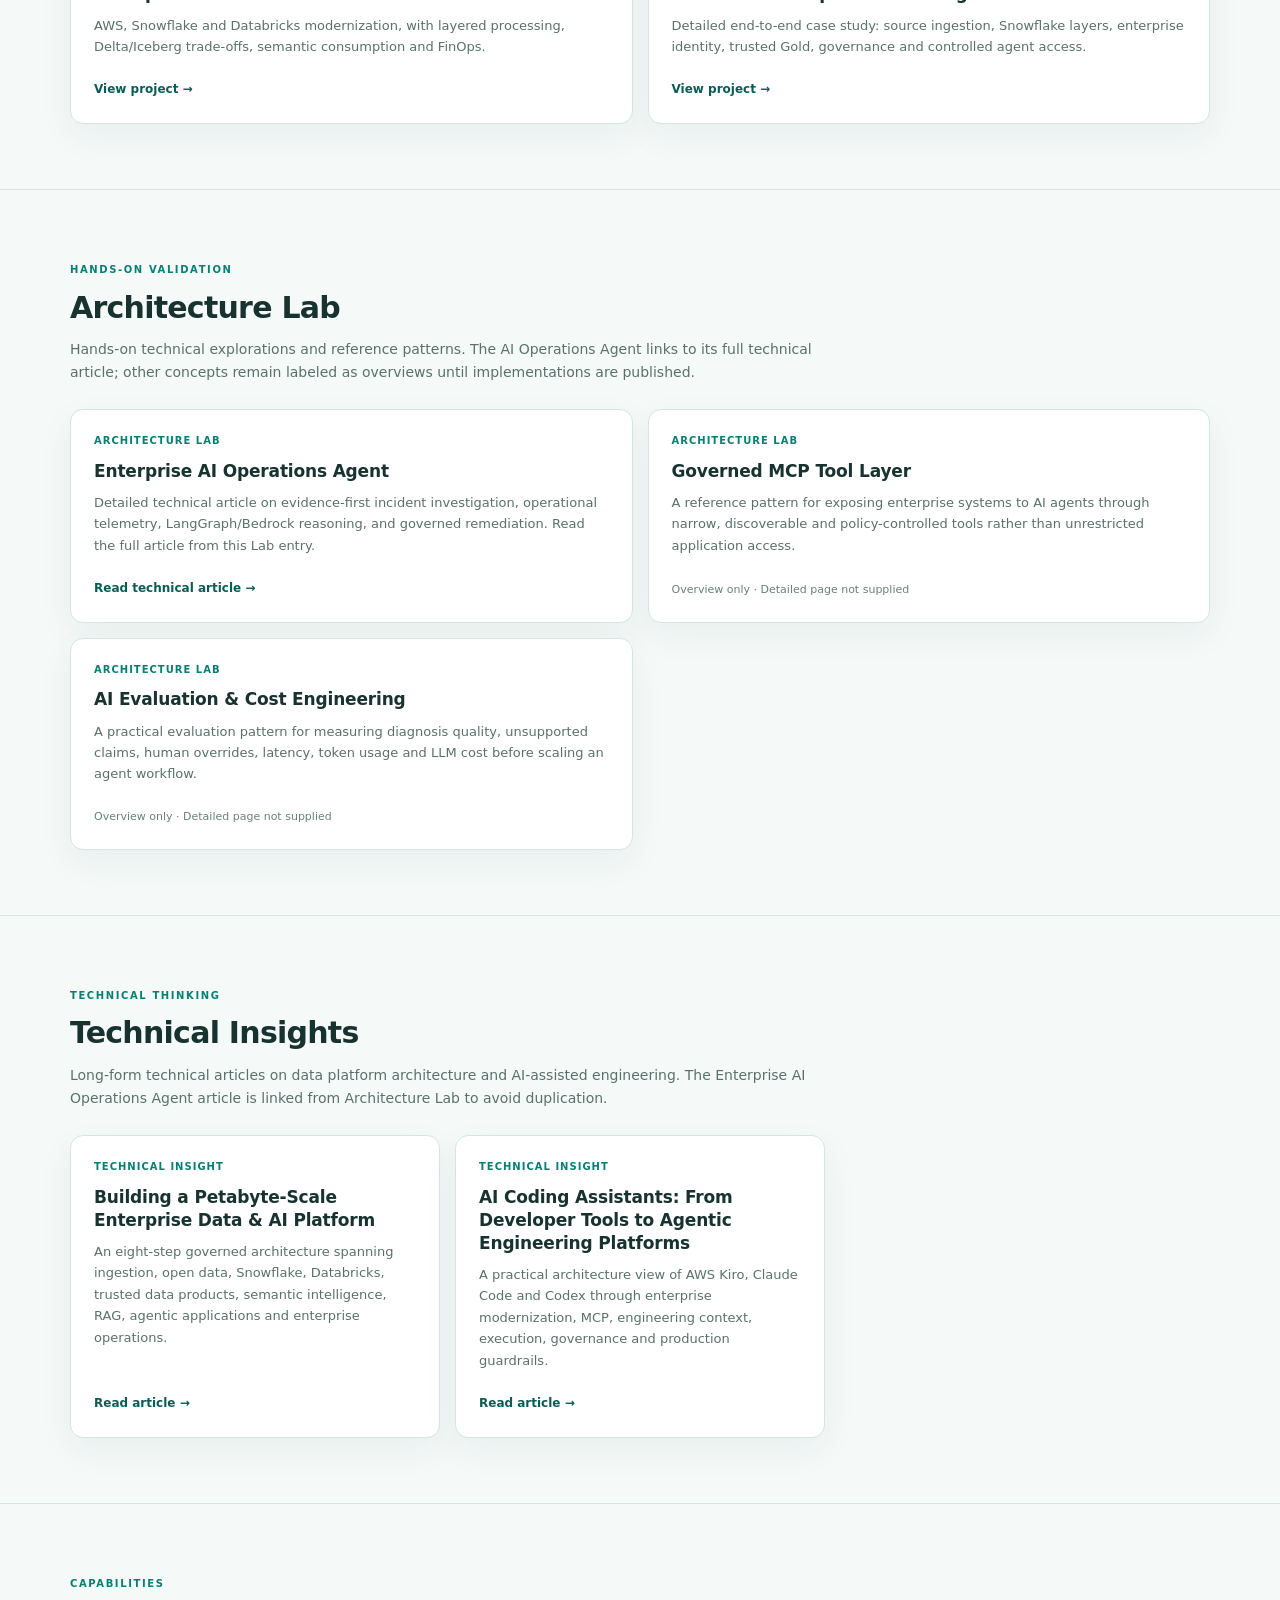
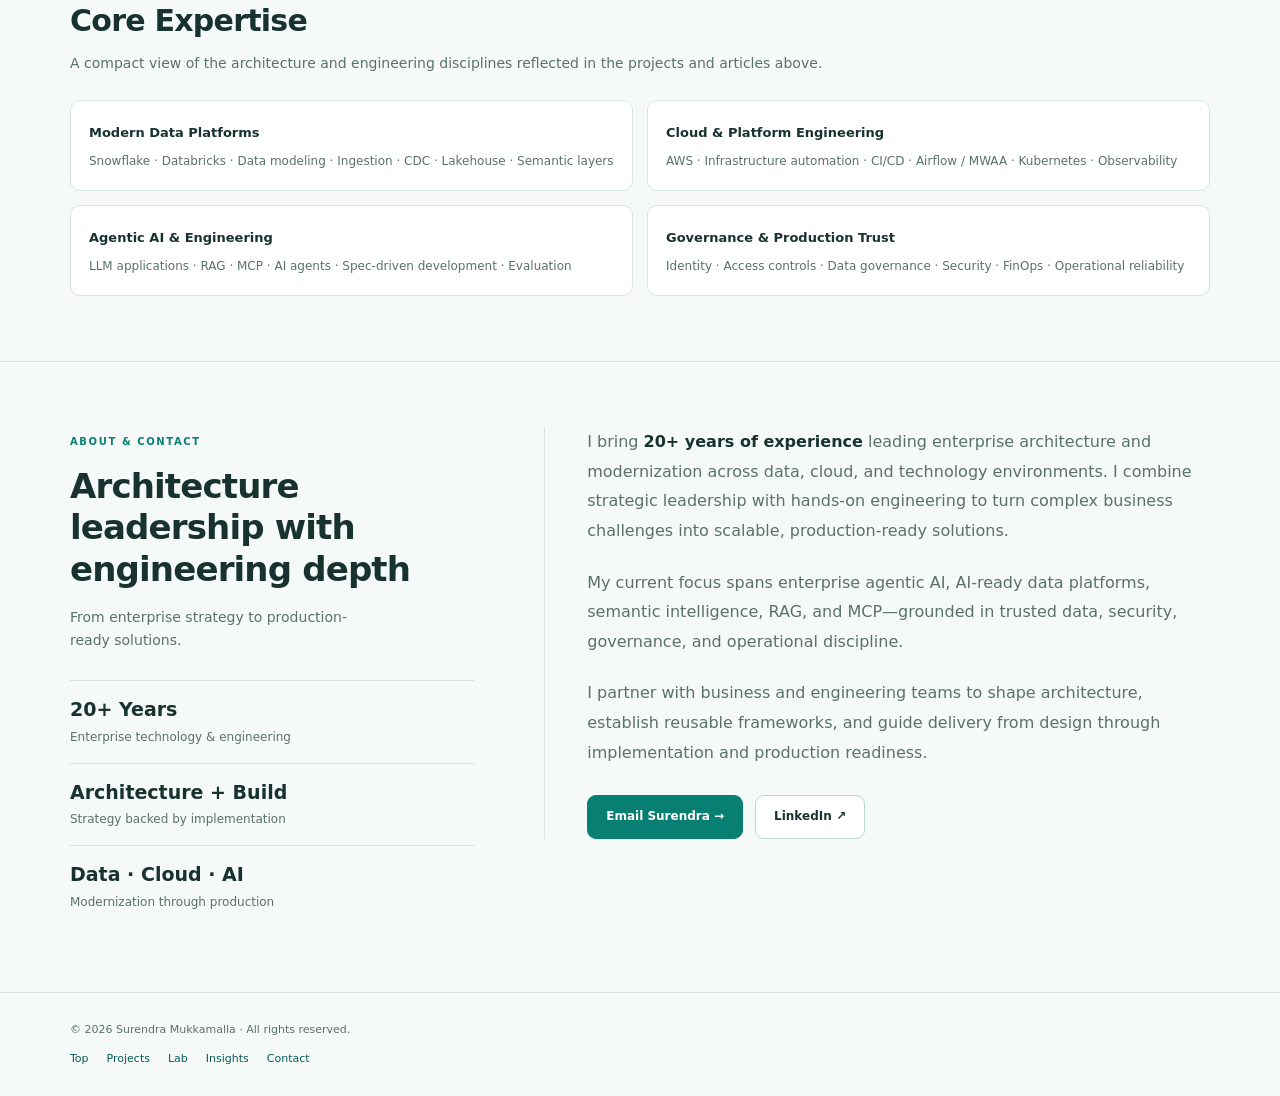
==== commit 748c37f9: "Refine About section with two-column layout" ====
--- a/index.html
+++ b/index.html
@@ -18,22 +18,25 @@
 <section class="section" id="insights"><div class="container"><div class="section-head"><span class="kicker">Technical thinking</span><h2>Technical Insights</h2><p>Long-form technical articles on data platform architecture and AI-assisted engineering. The Enterprise AI Operations Agent article is linked from Architecture Lab to avoid duplication.</p></div><div class="grid"><article class="card"><span class="label">Technical insight</span><h3>Building a Petabyte-Scale Enterprise Data &amp; AI Platform</h3><p>An eight-step governed architecture spanning ingestion, open data, Snowflake, Databricks, trusted data products, semantic intelligence, RAG, agentic applications and enterprise operations.</p><a href="insights/petabyte-enterprise-data-ai-platform.html">Read article →</a></article><article class="card"><span class="label">Technical insight</span><h3>AI Coding Assistants: From Developer Tools to Agentic Engineering Platforms</h3><p>A practical architecture view of AWS Kiro, Claude Code and Codex through enterprise modernization, MCP, engineering context, execution, governance and production guardrails.</p><a href="insights/ai-coding-assistants-agentic-engineering.html">Read article →</a></article></div></div></section>
 <section class="section" id="capabilities"><div class="container"><div class="section-head"><span class="kicker">Capabilities</span><h2>Core Expertise</h2><p>A compact view of the architecture and engineering disciplines reflected in the projects and articles above.</p></div><div class="expertise"><div><b>Modern Data Platforms</b><p>Snowflake · Databricks · Data modeling · Ingestion · CDC · Lakehouse · Semantic layers</p></div><div><b>Cloud &amp; Platform Engineering</b><p>AWS · Infrastructure automation · CI/CD · Airflow / MWAA · Kubernetes · Observability</p></div><div><b>Agentic AI &amp; Engineering</b><p>LLM applications · RAG · MCP · AI agents · Spec-driven development · Evaluation</p></div><div><b>Governance &amp; Production Trust</b><p>Identity · Access controls · Data governance · Security · FinOps · Operational reliability</p></div></div></div></section>
 <section class="section about-section" id="about">
-  <div class="container">
-    <div class="section-head">
+  <div class="container about-layout">
+    <div class="about-summary">
       <span class="kicker">About &amp; contact</span>
-      <h2>Architecture leadership.<br/>Hands-on engineering.</h2>
+      <h2>Architecture leadership with engineering depth</h2>
+      <p class="about-tagline">From enterprise strategy to production-ready solutions.</p>
+      <dl class="about-highlights">
+        <div><dt>20+ Years</dt><dd>Enterprise technology &amp; engineering</dd></div>
+        <div><dt>Architecture + Build</dt><dd>Strategy backed by implementation</dd></div>
+        <div><dt>Data · Cloud · AI</dt><dd>Modernization through production</dd></div>
+      </dl>
     </div>
-    <div class="about-copy">
-      <p class="about-intro">I bring <strong>20+ years of experience</strong> leading enterprise architecture and modernization across data, cloud, and technology environments. I combine strategic leadership with hands-on engineering to turn complex business challenges into scalable, production-ready solutions.</p>
-      <p>My current focus spans enterprise agentic AI, AI-ready data platforms, semantic intelligence, RAG, and MCP—grounded in trusted data, security, governance, and operational discipline.</p>
-      <p>I partner with business and engineering teams to shape architecture, establish reusable frameworks, and guide delivery from design through implementation and production readiness.</p>
+    <div class="about-detail">
+      <div class="about-copy">
+        <p>I bring <strong>20+ years of experience</strong> leading enterprise architecture and modernization across data, cloud, and technology environments. I combine strategic leadership with hands-on engineering to turn complex business challenges into scalable, production-ready solutions.</p>
+        <p>My current focus spans enterprise agentic AI, AI-ready data platforms, semantic intelligence, RAG, and MCP—grounded in trusted data, security, governance, and operational discipline.</p>
+        <p>I partner with business and engineering teams to shape architecture, establish reusable frameworks, and guide delivery from design through implementation and production readiness.</p>
+      </div>
+      <div class="actions"><a class="btn primary" href="mailto:sumuar2004@gmail.com">Email Surendra →</a><a class="btn" href="https://www.linkedin.com/in/surendra-m-2a6ab0123" rel="noopener noreferrer" target="_blank">LinkedIn ↗</a></div>
     </div>
-    <div class="about-highlights" aria-label="Experience and approach">
-      <div><h3>20+ Years</h3><p>Enterprise technology &amp; engineering</p></div>
-      <div><h3>Architecture + Build</h3><p>Strategy backed by implementation</p></div>
-      <div><h3>Data · Cloud · AI</h3><p>Modernization through production</p></div>
-    </div>
-    <div class="actions"><a class="btn primary" href="mailto:sumuar2004@gmail.com">Email Surendra →</a><a class="btn" href="https://www.linkedin.com/in/surendra-m-2a6ab0123" rel="noopener noreferrer" target="_blank">LinkedIn ↗</a></div>
   </div>
 </section>
 </main><footer><div class="container">© 2026 Surendra Mukkamalla · All rights reserved.<div class="footnav"><a href="#top">Top</a><a href="#work">Projects</a><a href="#lab">Lab</a><a href="#insights">Insights</a><a href="#about">Contact</a></div></div></footer></body></html>
--- a/assets/site.css
+++ b/assets/site.css
@@ -25,15 +25,18 @@
 @media(max-width:850px){.grid{grid-template-columns:repeat(2,1fr)}.diagram-flow{grid-template-columns:repeat(2,1fr)}.stage:after{display:none}}
 @media(max-width:620px){.navbar{padding:13px 0;align-items:flex-start;flex-direction:column}.navlinks{gap:12px}.hero{padding:48px 0}.section{padding:46px 0}.grid,.grid.two,.expertise,.diagram-flow{grid-template-columns:1fr}.card{min-height:0}}
 
-.about-section{background:linear-gradient(135deg,var(--soft),var(--bg) 70%)}
-.about-section .section-head{margin-bottom:24px}
-.about-section h2{font-size:clamp(28px,3.2vw,38px);line-height:1.18}
-.about-copy{max-width:880px;color:var(--muted);font-size:16px;line-height:1.85}
-.about-copy p{margin-bottom:20px}
-.about-copy .about-intro{font-size:18px;line-height:1.8}
+.about-layout{display:grid;grid-template-columns:minmax(0,0.85fr) minmax(0,1.4fr);gap:70px;align-items:start}
+.about-summary h2{margin:12px 0 16px;max-width:360px;font-size:clamp(26px,3vw,34px);line-height:1.22}
+.about-tagline{font-size:14px;color:var(--muted);max-width:310px}
+.about-highlights{margin:28px 0 0}
+.about-highlights>div{border-top:1px solid var(--line);padding:15px 0}
+.about-highlights dt{font-size:19px;font-weight:800;line-height:1.4;color:var(--ink)}
+.about-highlights dd{font-size:12px;color:var(--muted);margin:5px 0 0}
+.about-detail{border-left:1px solid var(--line);padding-left:42px}
+.about-copy{font-size:16px;line-height:1.85;color:var(--muted)}
+.about-copy p{margin:0 0 22px}
+.about-copy p:last-child{margin-bottom:0}
 .about-copy strong{color:var(--ink);font-weight:750}
-.about-highlights{display:grid;grid-template-columns:repeat(3,minmax(0,1fr));gap:26px;margin:36px 0 30px}
-.about-highlights>div{border-top:3px solid var(--teal);padding-top:19px}
-.about-highlights h3{font-size:clamp(20px,2.3vw,27px);margin-bottom:8px;line-height:1.3}
-.about-highlights p{color:var(--muted);font-size:13px;margin:0}
-@media(max-width:620px){.about-highlights{grid-template-columns:1fr;gap:24px}.about-copy .about-intro{font-size:17px}.about-copy{font-size:15px}}
+.about-detail .actions{margin-top:28px}
+@media(max-width:850px){.about-layout{gap:32px;grid-template-columns:minmax(0,1fr) minmax(0,1.3fr)}.about-detail{padding-left:28px}}
+@media(max-width:620px){.about-layout{grid-template-columns:1fr;gap:26px}.about-summary h2{max-width:none}.about-tagline{max-width:none}.about-detail{border-left:0;border-top:1px solid var(--line);padding:26px 0 0}.about-copy{font-size:15px}}
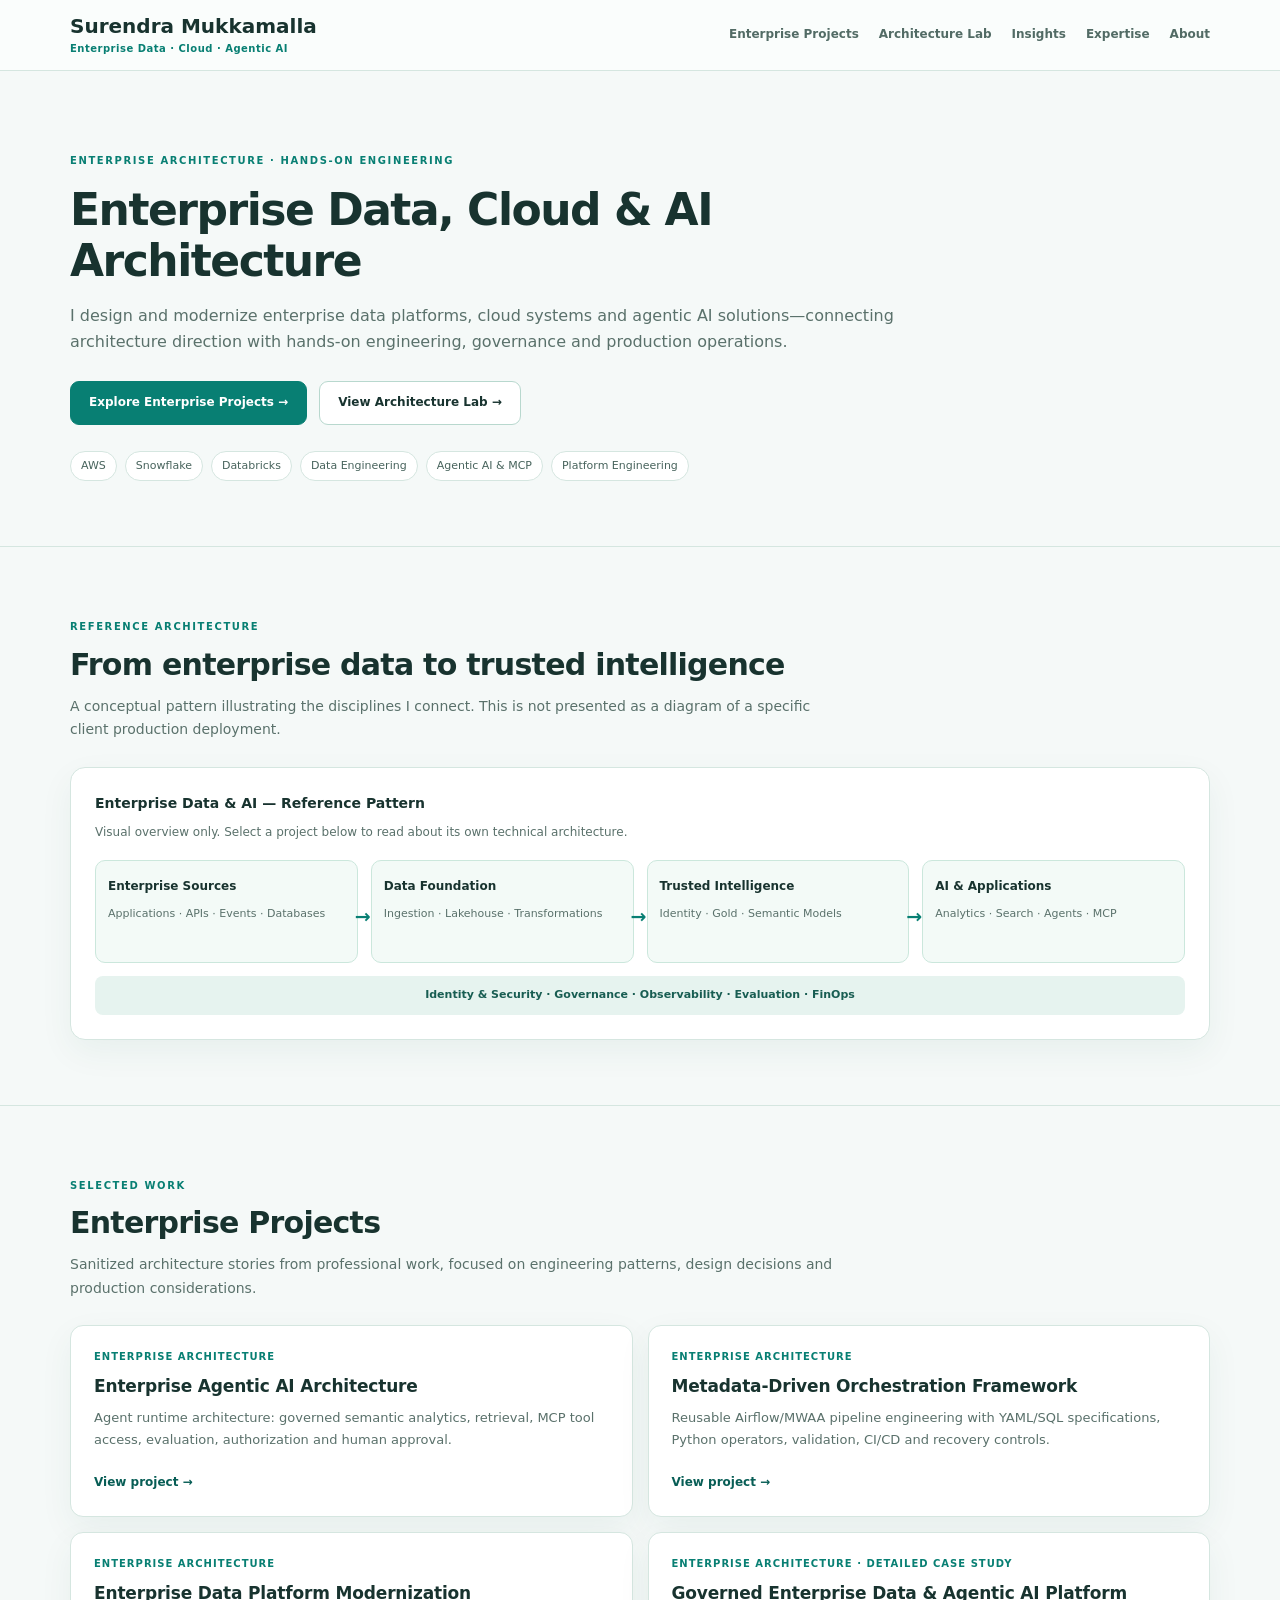
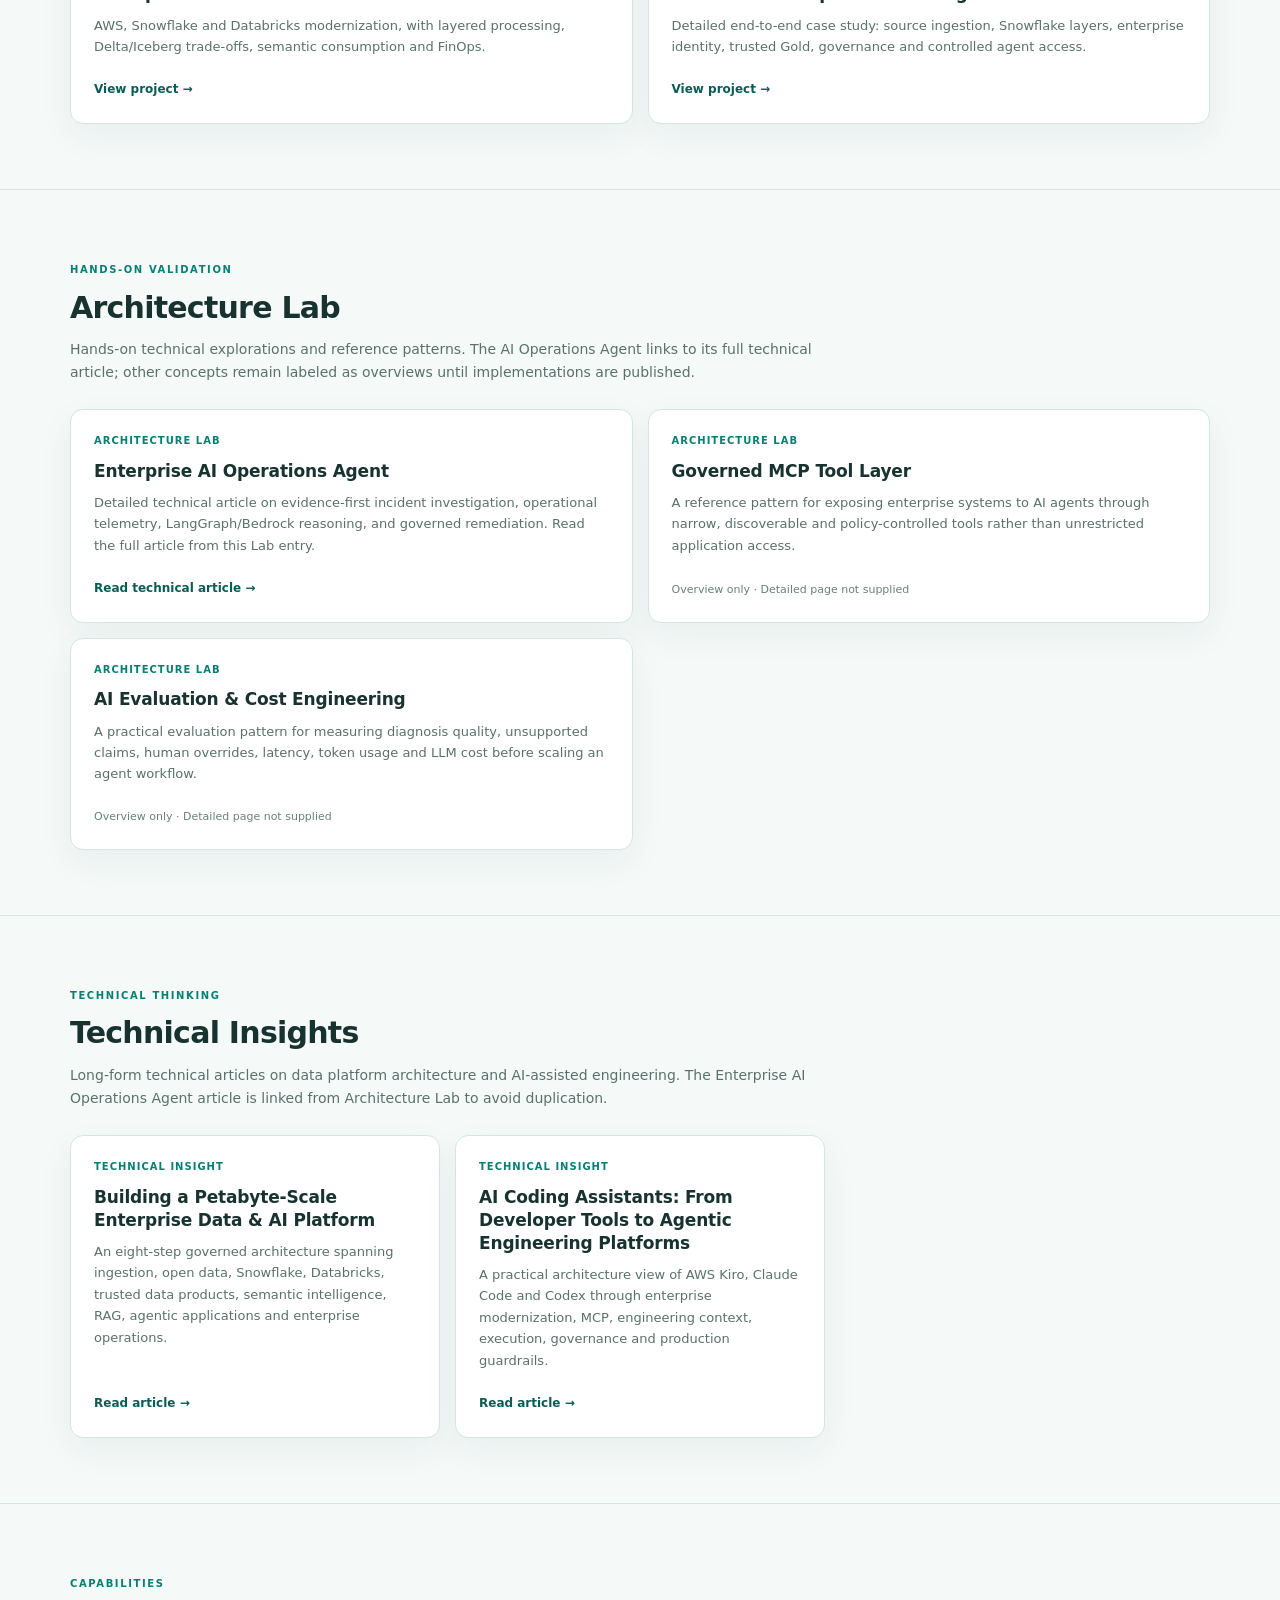
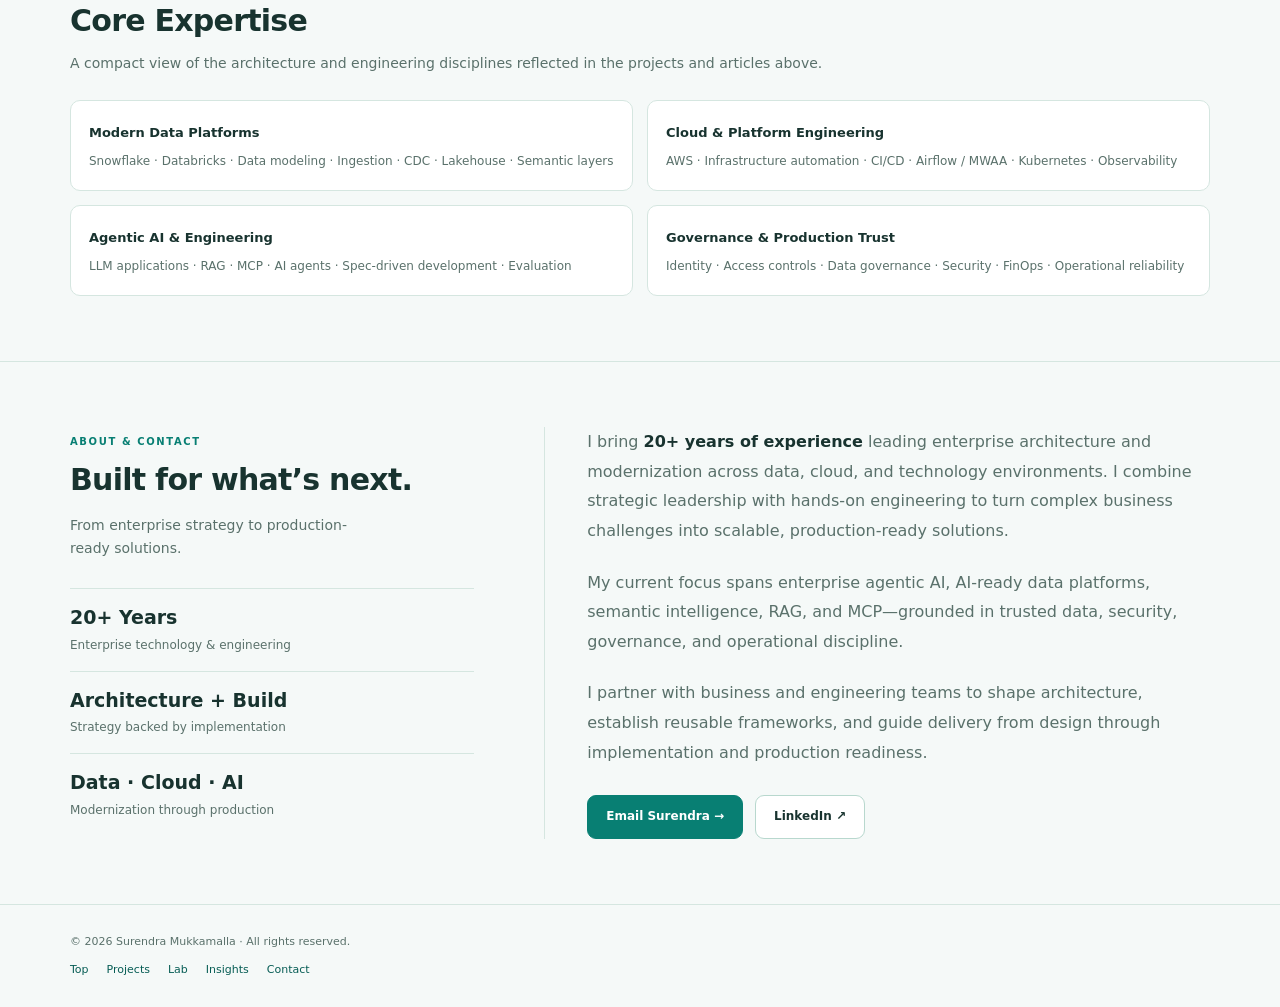
==== commit a8046523: "Update About caption and align section heading style" ====
--- a/index.html
+++ b/index.html
@@ -21,7 +21,7 @@
   <div class="container about-layout">
     <div class="about-summary">
       <span class="kicker">About &amp; contact</span>
-      <h2>Architecture leadership with engineering depth</h2>
+      <h2>Built for what’s next.</h2>
       <p class="about-tagline">From enterprise strategy to production-ready solutions.</p>
       <dl class="about-highlights">
         <div><dt>20+ Years</dt><dd>Enterprise technology &amp; engineering</dd></div>
--- a/assets/site.css
+++ b/assets/site.css
@@ -26,7 +26,7 @@
 @media(max-width:620px){.navbar{padding:13px 0;align-items:flex-start;flex-direction:column}.navlinks{gap:12px}.hero{padding:48px 0}.section{padding:46px 0}.grid,.grid.two,.expertise,.diagram-flow{grid-template-columns:1fr}.card{min-height:0}}
 
 .about-layout{display:grid;grid-template-columns:minmax(0,0.85fr) minmax(0,1.4fr);gap:70px;align-items:start}
-.about-summary h2{margin:12px 0 16px;max-width:360px;font-size:clamp(26px,3vw,34px);line-height:1.22}
+.about-summary h2{margin:7px 0 16px;max-width:360px}
 .about-tagline{font-size:14px;color:var(--muted);max-width:310px}
 .about-highlights{margin:28px 0 0}
 .about-highlights>div{border-top:1px solid var(--line);padding:15px 0}
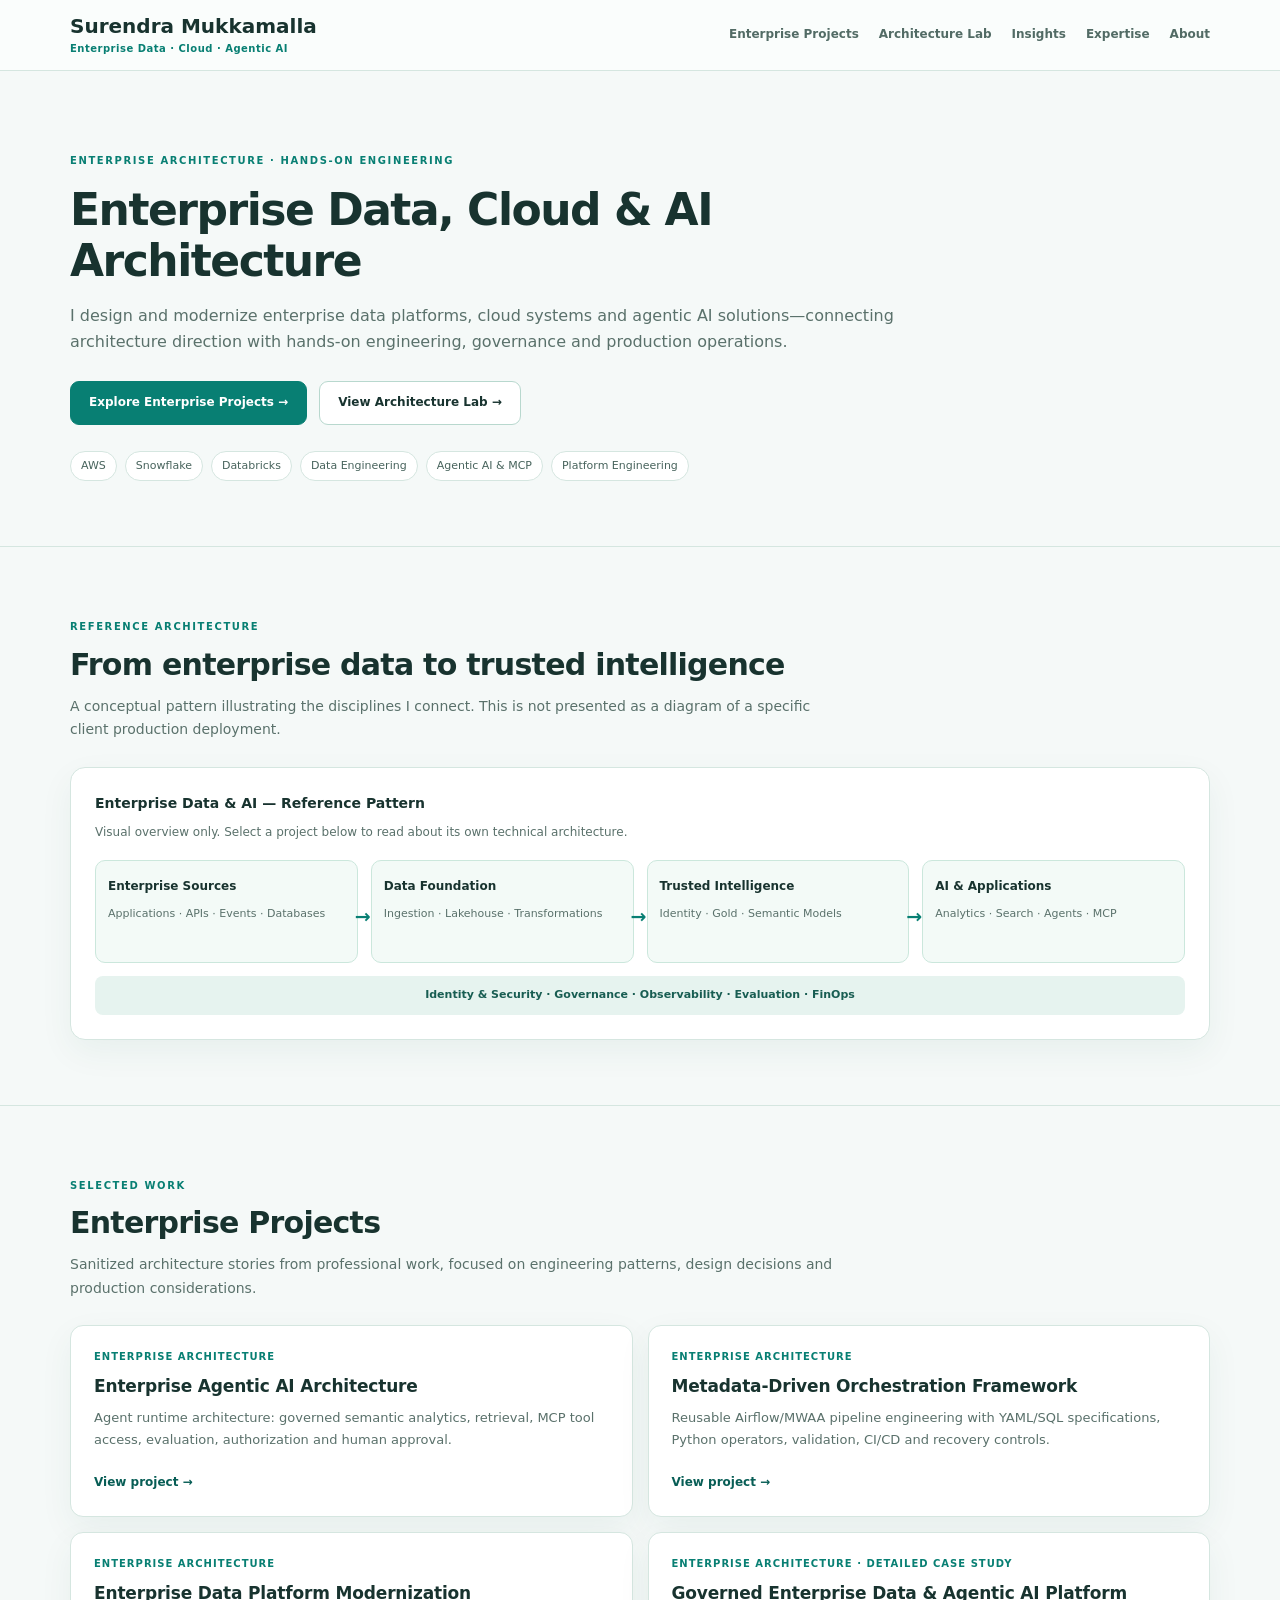
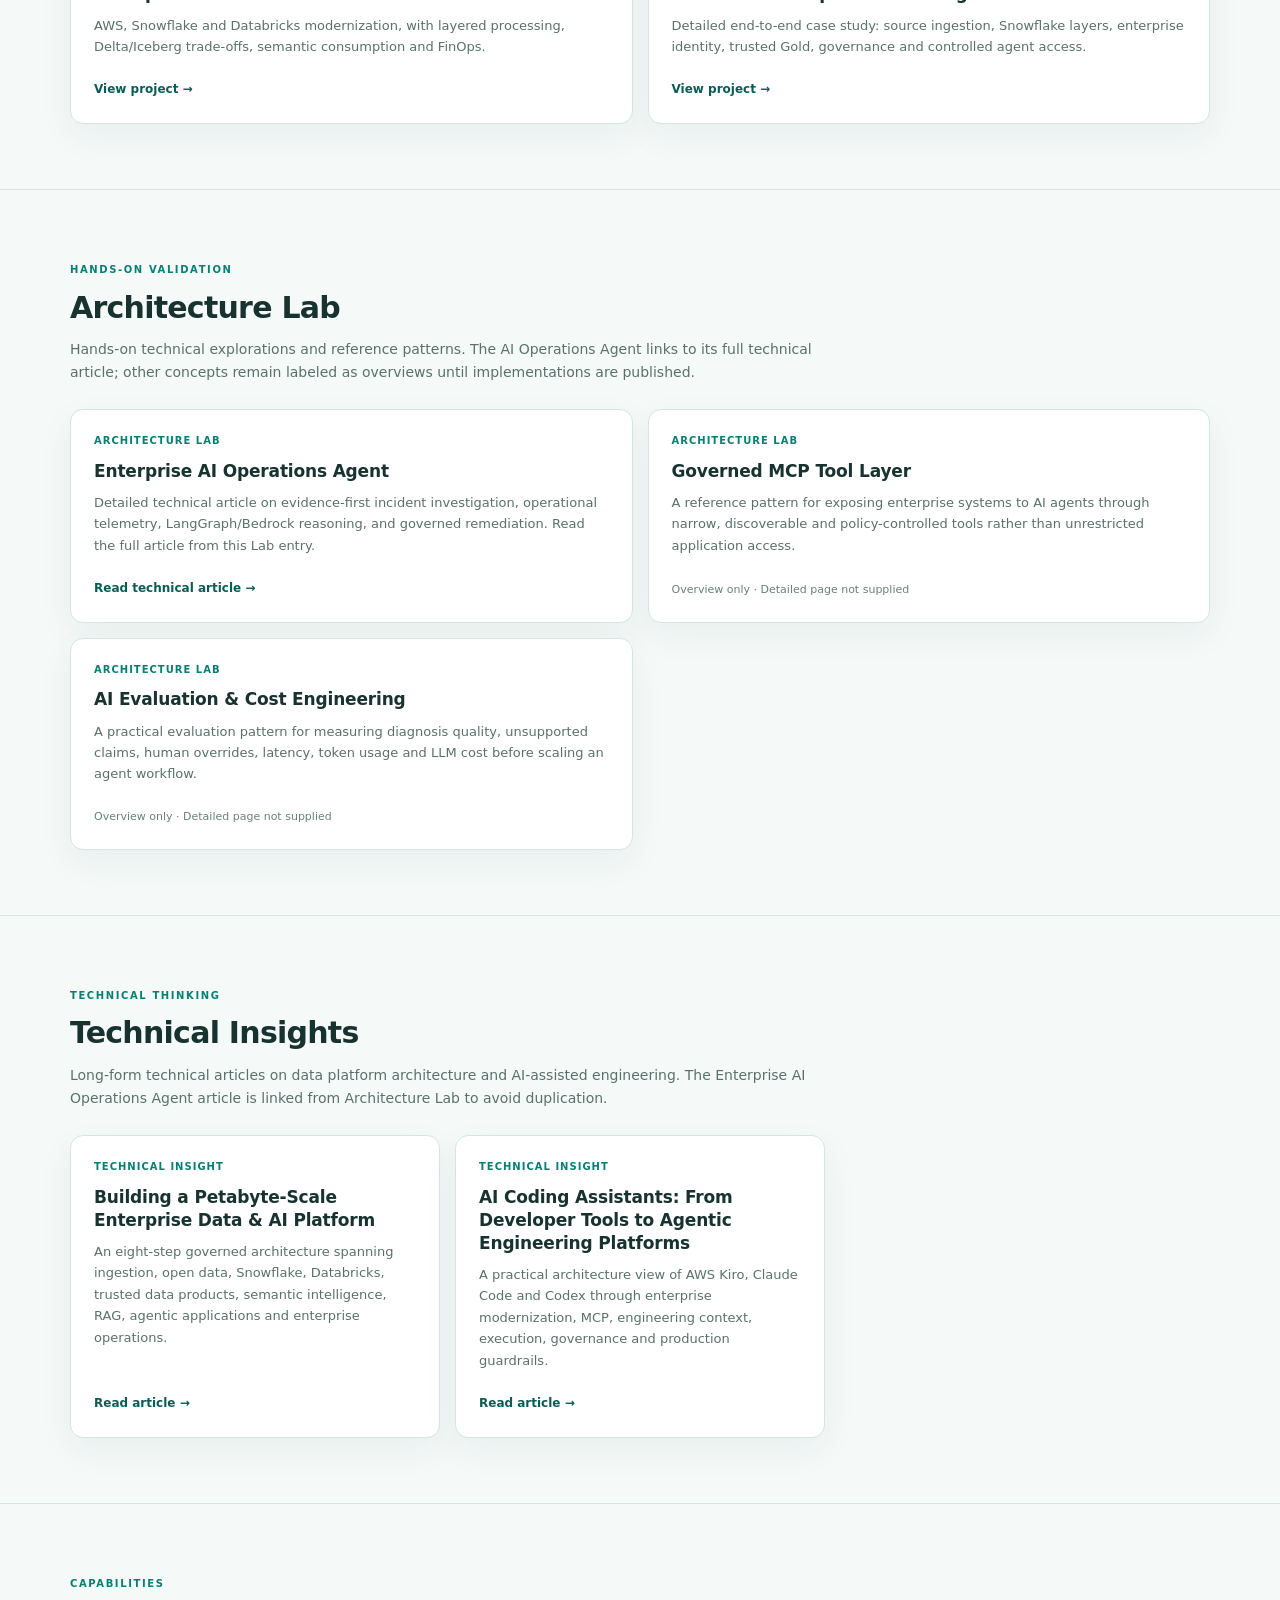
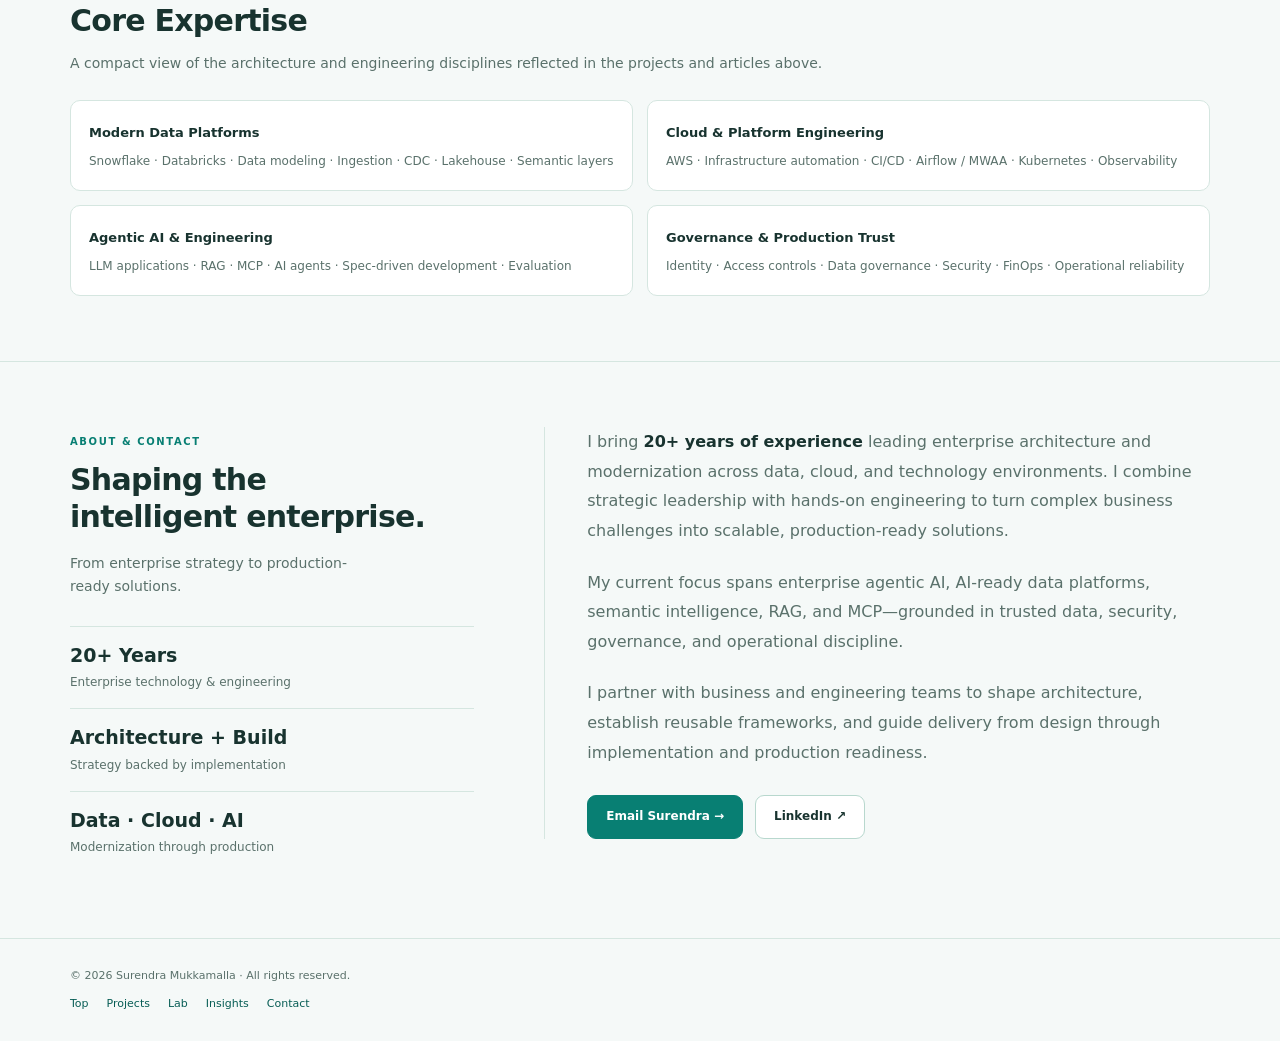
==== commit 4614c803: "Set About heading to Shaping the intelligent enterprise" ====
--- a/index.html
+++ b/index.html
@@ -21,7 +21,7 @@
   <div class="container about-layout">
     <div class="about-summary">
       <span class="kicker">About &amp; contact</span>
-      <h2>Built for what’s next.</h2>
+      <h2>Shaping the intelligent enterprise.</h2>
       <p class="about-tagline">From enterprise strategy to production-ready solutions.</p>
       <dl class="about-highlights">
         <div><dt>20+ Years</dt><dd>Enterprise technology &amp; engineering</dd></div>
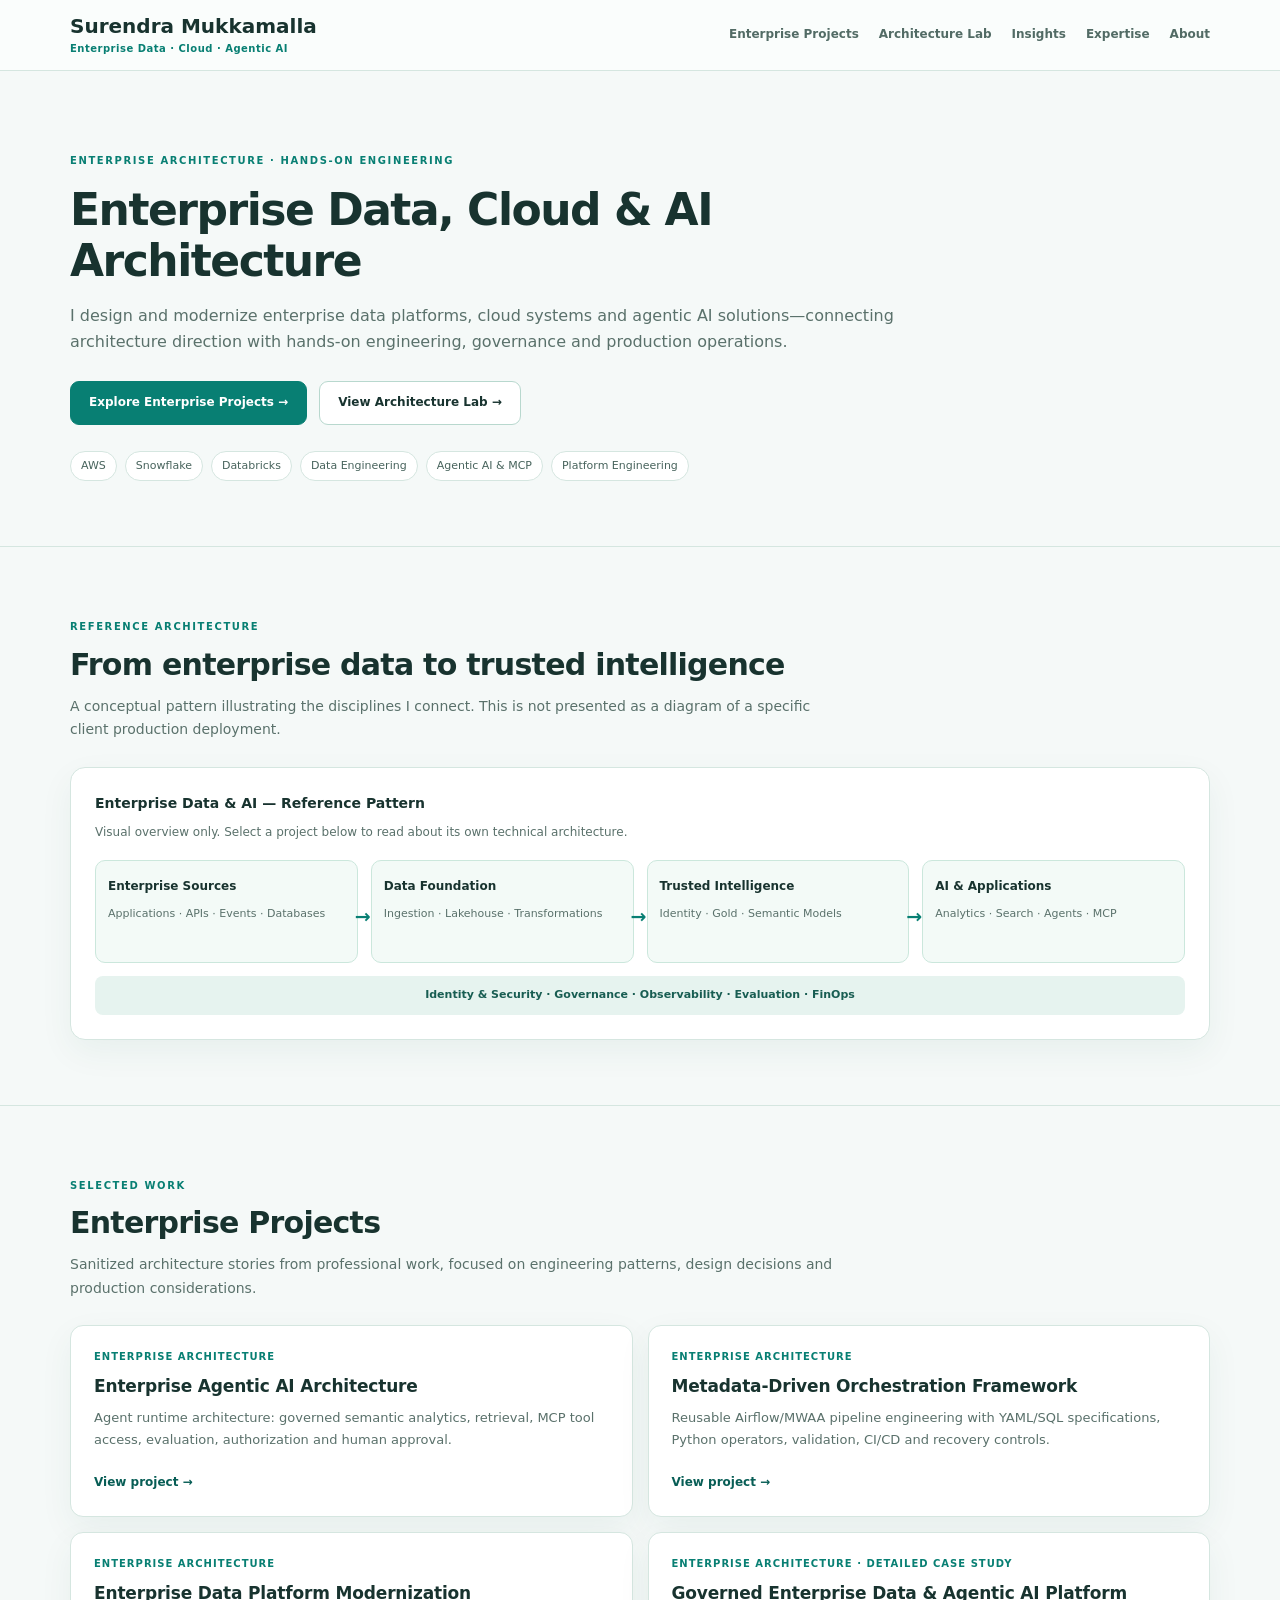
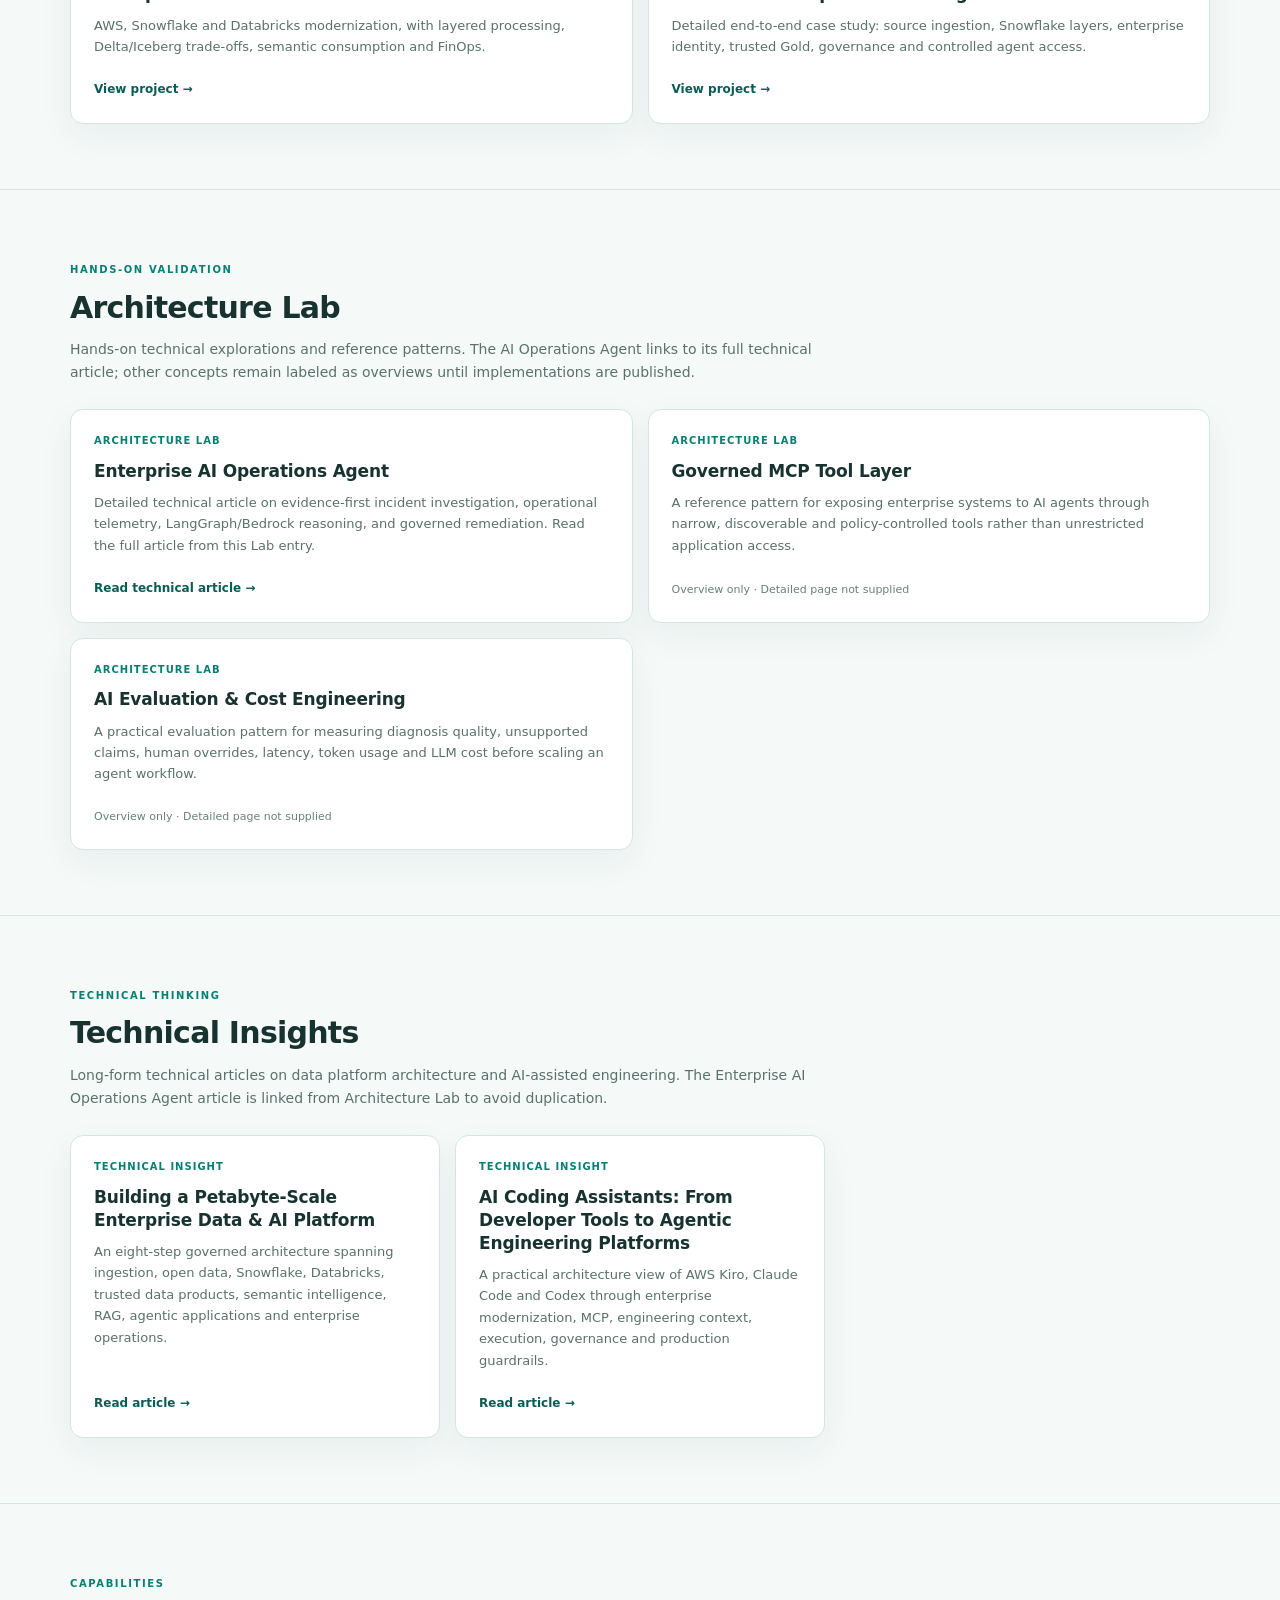
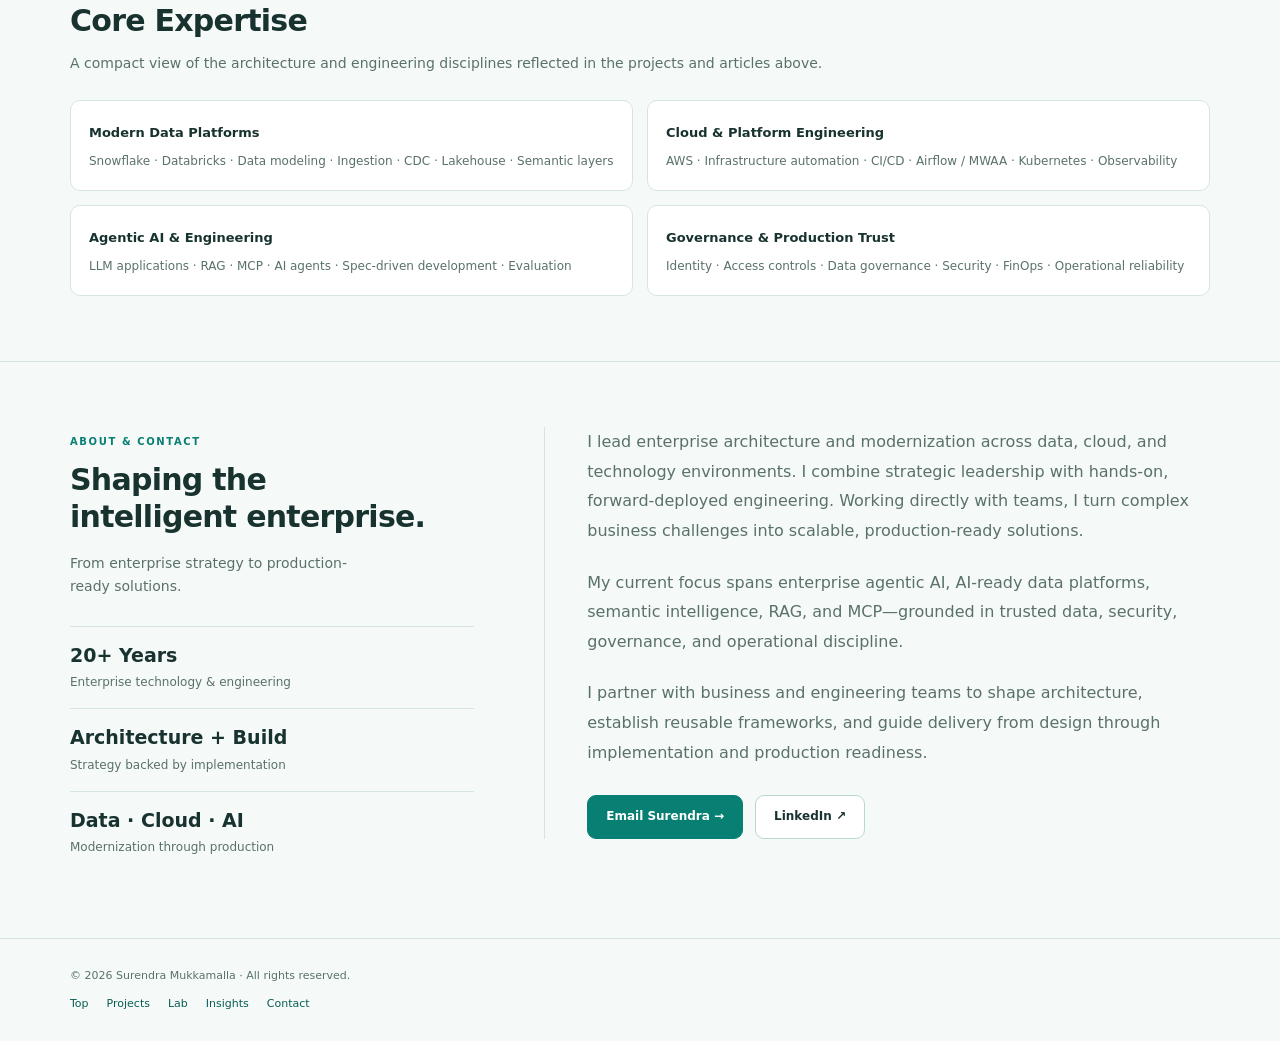
==== commit 3f2a994c: "Refine About introduction with forward-deployed engineering" ====
--- a/index.html
+++ b/index.html
@@ -31,7 +31,7 @@
     </div>
     <div class="about-detail">
       <div class="about-copy">
-        <p>I bring <strong>20+ years of experience</strong> leading enterprise architecture and modernization across data, cloud, and technology environments. I combine strategic leadership with hands-on engineering to turn complex business challenges into scalable, production-ready solutions.</p>
+        <p>I lead enterprise architecture and modernization across data, cloud, and technology environments. I combine strategic leadership with hands-on, forward-deployed engineering. Working directly with teams, I turn complex business challenges into scalable, production-ready solutions.</p>
         <p>My current focus spans enterprise agentic AI, AI-ready data platforms, semantic intelligence, RAG, and MCP—grounded in trusted data, security, governance, and operational discipline.</p>
         <p>I partner with business and engineering teams to shape architecture, establish reusable frameworks, and guide delivery from design through implementation and production readiness.</p>
       </div>
